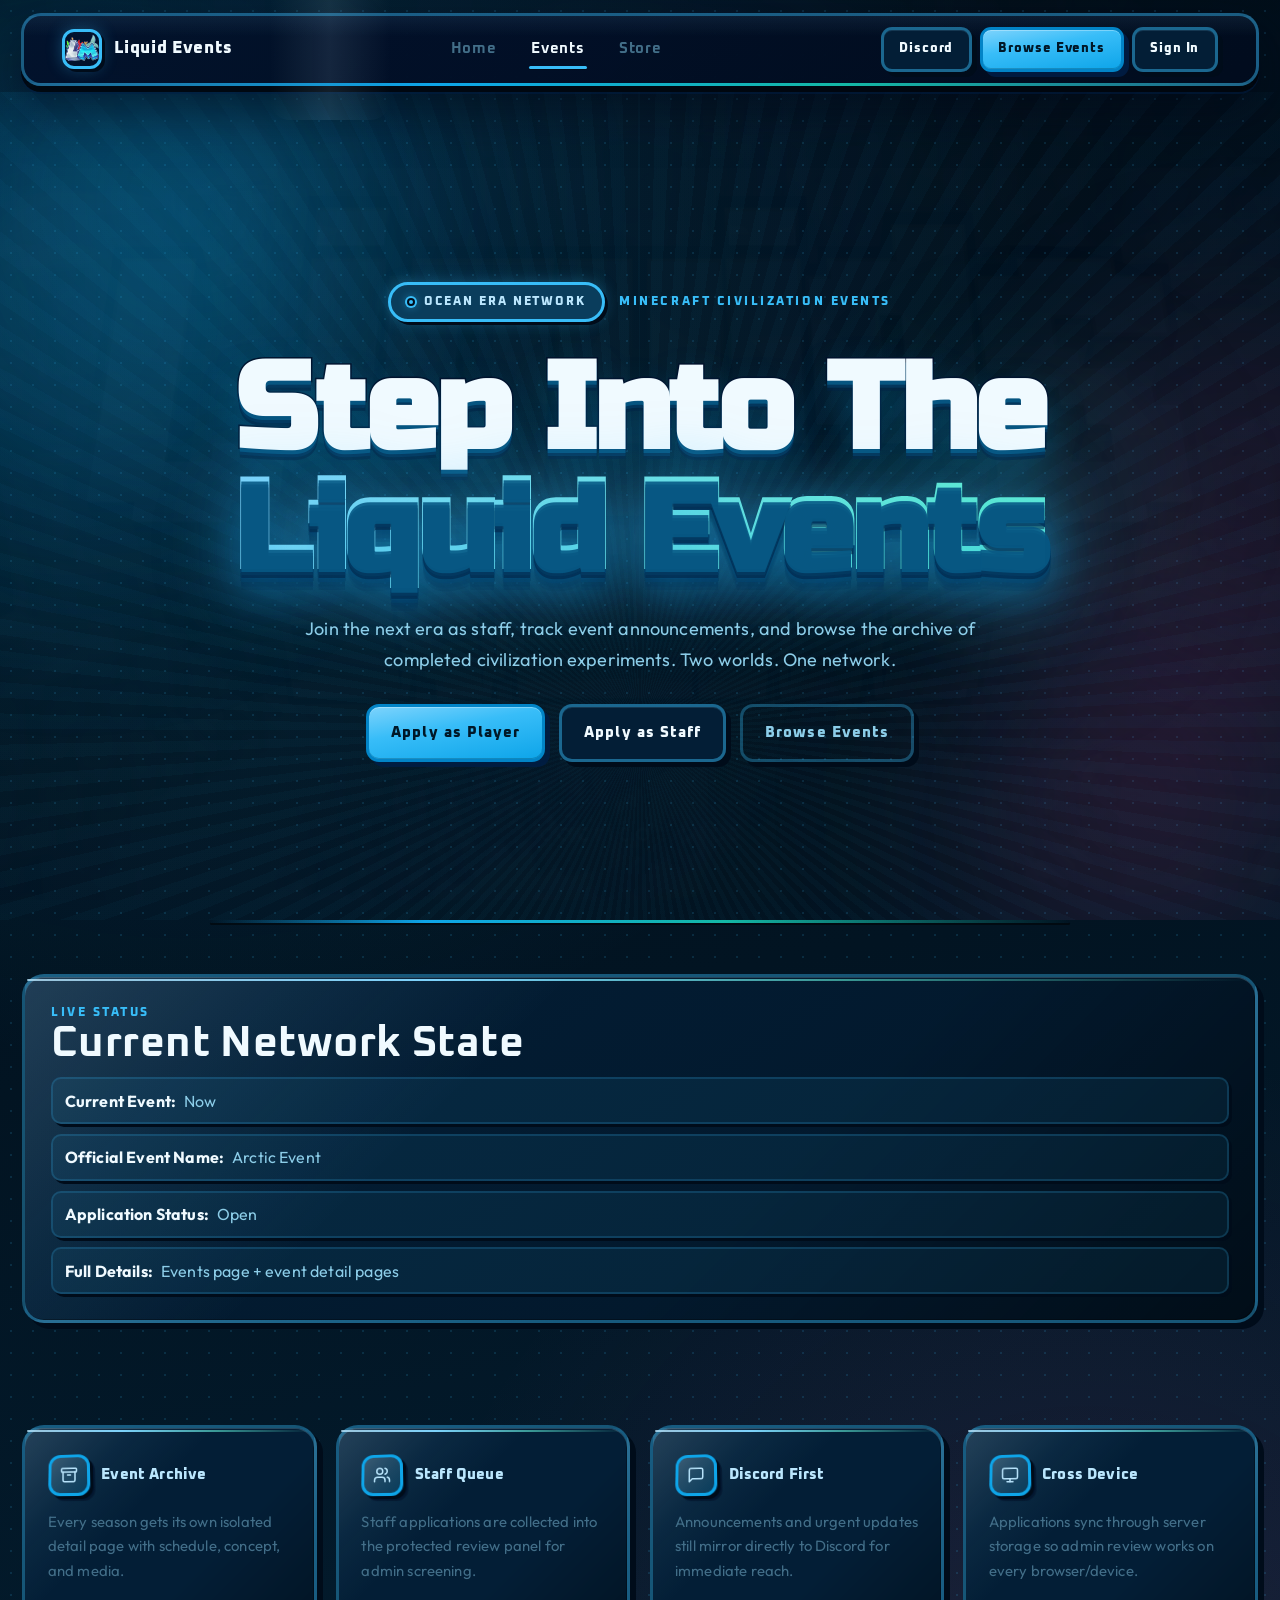
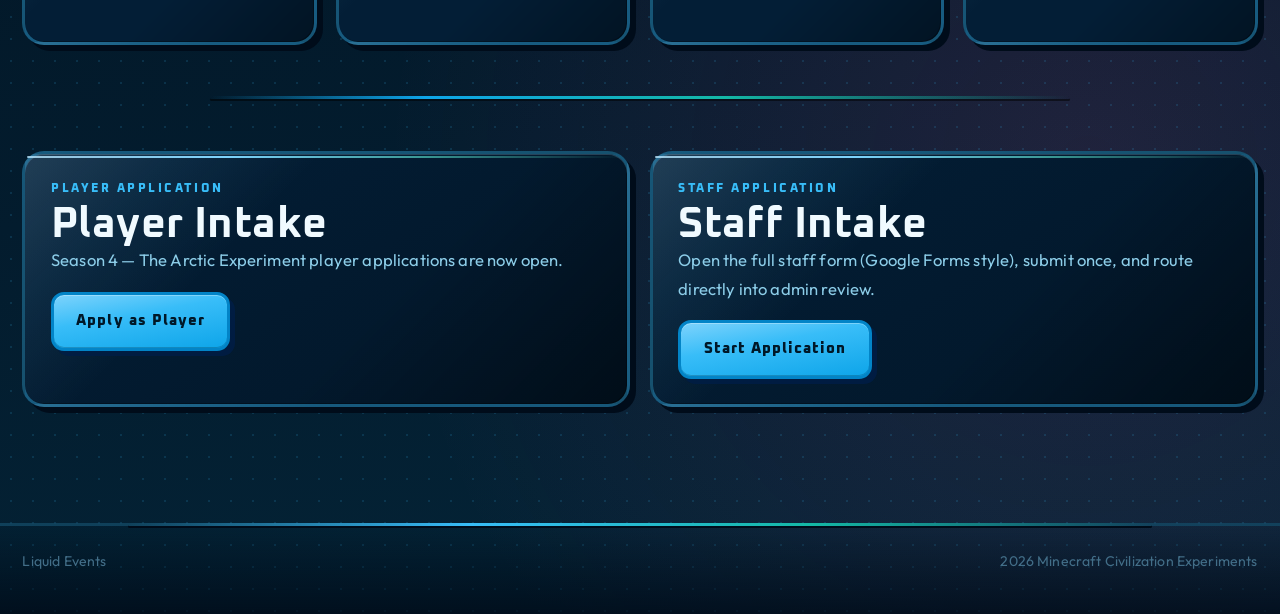
==== index.html @ be0b36b7 "Add files via upload" ====
<!doctype html>
<html lang="en">
<head>
  <meta charset="UTF-8">
  <link rel="icon" type="image/png" href="liquidicon.png">
  <meta name="viewport" content="width=device-width, initial-scale=1.0">
  <title>Liquid Events | Home</title>
  <meta name="description" content="Apply for staff, check player application status, and browse past and upcoming Liquid Events.">
  <script>document.documentElement.classList.add('js');</script>
  <link rel="preconnect" href="https://fonts.googleapis.com">
  <link rel="preconnect" href="https://fonts.gstatic.com" crossorigin>
  <link href="https://fonts.googleapis.com/css2?family=Outfit:wght@400;500;600;700&family=Oxanium:wght@500;600;700&family=Russo+One&display=swap" rel="stylesheet">
  <link rel="stylesheet" href="styles.css?v=20260904a">
</head>
<body data-route-page="/index.html">
  <div class="ambient ambient-1"></div>
  <div class="ambient ambient-2"></div>

  <header class="topbar">
    <div class="container topbar-inner">
      <a class="brand" href="/#home">
        <img src="liquidicon.png" alt="Liquid Events logo">
        <span>Liquid Events</span>
      </a>
      <nav class="nav">
        <a href="https://www.liquidmc.net">Home</a>
        <a class="active" href="/#home" data-transition>Events</a>
        <a href="https://store.liquidmc.net">Store</a>
        <a href="/#admin-hub" id="navAdminHub" data-transition style="display:none">Admin Hub</a>
      </nav>
      <div class="top-actions">
        <a class="btn btn-small btn-secondary" href="https://discord.gg/liquidmc" target="_blank" rel="noopener noreferrer">Discord</a>
        <a class="btn btn-small btn-primary" href="https://discord.gg/liquidmc" target="_blank" rel="noopener noreferrer">Browse Events</a>
        <a class="btn btn-small btn-secondary" id="navSignIn" href="/api/discord-auth?action=login" style="display:none">Sign In</a>
      </div>
    </div>
  </header>

  <main>
    <section class="hero-epic">
      <!-- Particle field -->
      <div class="hero-particles" aria-hidden="true">
        <span class="p"></span><span class="p"></span><span class="p"></span><span class="p"></span>
        <span class="p"></span><span class="p"></span><span class="p"></span><span class="p"></span>
        <span class="p"></span><span class="p"></span><span class="p"></span><span class="p"></span>
        <span class="p"></span><span class="p"></span><span class="p"></span><span class="p"></span>
        <span class="p"></span><span class="p"></span><span class="p"></span><span class="p"></span>
      </div>
      <!-- Floating void orbs -->
      <div class="hero-orb hero-orb-1" aria-hidden="true"></div>
      <div class="hero-orb hero-orb-2" aria-hidden="true"></div>
      <div class="hero-orb hero-orb-3" aria-hidden="true"></div>

      <div class="container hero-epic-content">
        <div class="hero-kicker">
          <span class="hero-live-badge">
            <span class="live-dot"></span>Ocean Era Network
          </span>
          <p class="eyebrow">Minecraft Civilization Events</p>
        </div>

        <h1 class="hero-title">
          Step Into The<br>
          <span class="hero-title-accent">Liquid Events</span>
        </h1>

        <p class="hero-desc">
          Join the next era as staff, track event announcements, and browse the archive of completed
          civilization experiments. Two worlds. One network.
        </p>

        <div class="hero-actions">
          <a class="btn btn-primary" href="/#player" data-transition>Apply as Player</a>
          <a class="btn btn-secondary" href="/#staff" data-transition>Apply as Staff</a>
          <a class="btn btn-ghost" href="https://discord.gg/liquidmc" target="_blank" rel="noopener noreferrer">Browse Events</a>
        </div>
      </div>
    </section>

    <div class="container"><div class="divider" aria-hidden="true"></div></div>

    <section class="section container">
      <article class="glass status-card">
        <p class="eyebrow">Live Status</p>
        <h2>Current Network State</h2>
        <div class="status-list">
          <div><strong>Current Event:</strong><span>Now</span></div>
          <div><strong>Official Event Name:</strong><span>Arctic Event</span></div>
          <div><strong>Application Status:</strong><span>Open</span></div>
          <div><strong>Full Details:</strong><span>Events page + event detail pages</span></div>
        </div>
      </article>
    </section>

    <section class="section container">
      <div class="metrics-grid">
        <article class="glass metric-card">
          <div class="metric-top">
            <span class="metric-icon">
              <svg xmlns="http://www.w3.org/2000/svg" width="18" height="18" viewBox="0 0 24 24" fill="none" stroke="currentColor" stroke-width="2" stroke-linecap="round" stroke-linejoin="round" aria-hidden="true"><rect width="20" height="5" x="2" y="3" rx="1"/><path d="M4 8v11a2 2 0 0 0 2 2h12a2 2 0 0 0 2-2V8"/><path d="M10 12h4"/></svg>
            </span>
            <span>Event Archive</span>
          </div>
          <p>Every season gets its own isolated detail page with schedule, concept, and media.</p>
        </article>

        <article class="glass metric-card">
          <div class="metric-top">
            <span class="metric-icon">
              <svg xmlns="http://www.w3.org/2000/svg" width="18" height="18" viewBox="0 0 24 24" fill="none" stroke="currentColor" stroke-width="2" stroke-linecap="round" stroke-linejoin="round" aria-hidden="true"><path d="M16 21v-2a4 4 0 0 0-4-4H6a4 4 0 0 0-4 4v2"/><circle cx="9" cy="7" r="4"/><path d="M22 21v-2a4 4 0 0 0-3-3.87"/><path d="M16 3.13a4 4 0 0 1 0 7.75"/></svg>
            </span>
            <span>Staff Queue</span>
          </div>
          <p>Staff applications are collected into the protected review panel for admin screening.</p>
        </article>

        <article class="glass metric-card">
          <div class="metric-top">
            <span class="metric-icon">
              <svg xmlns="http://www.w3.org/2000/svg" width="18" height="18" viewBox="0 0 24 24" fill="none" stroke="currentColor" stroke-width="2" stroke-linecap="round" stroke-linejoin="round" aria-hidden="true"><path d="M21 15a2 2 0 0 1-2 2H7l-4 4V5a2 2 0 0 1 2-2h14a2 2 0 0 1 2 2z"/></svg>
            </span>
            <span>Discord First</span>
          </div>
          <p>Announcements and urgent updates still mirror directly to Discord for immediate reach.</p>
        </article>

        <article class="glass metric-card">
          <div class="metric-top">
            <span class="metric-icon">
              <svg xmlns="http://www.w3.org/2000/svg" width="18" height="18" viewBox="0 0 24 24" fill="none" stroke="currentColor" stroke-width="2" stroke-linecap="round" stroke-linejoin="round" aria-hidden="true"><rect width="20" height="14" x="2" y="3" rx="2"/><path d="M8 21h8"/><path d="M12 17v4"/></svg>
            </span>
            <span>Cross Device</span>
          </div>
          <p>Applications sync through server storage so admin review works on every browser/device.</p>
        </article>
      </div>
    </section>

    <div class="container"><div class="divider" aria-hidden="true"></div></div>

    <section id="applications-hub" class="section container applications">
      <article class="glass app-card">
        <p class="eyebrow">Player Application</p>
        <h2>Player Intake</h2>
        <p class="hero-text">Season 4 — The Arctic Experiment player applications are now open.</p>
        <a class="btn btn-primary" href="/#player" data-transition>Apply as Player</a>
      </article>

      <article class="glass app-card">
        <p class="eyebrow">Staff Application</p>
        <h2>Staff Intake</h2>
        <p class="hero-text">Open the full staff form (Google Forms style), submit once, and route directly into admin review.</p>
        <a class="btn btn-primary" href="/#staff" data-transition>Start Application</a>
      </article>
    </section>

  </main>

  <footer class="footer">
    <div class="container footer-inner">
      <p>Liquid Events</p>
      <p><span id="year"></span> Minecraft Civilization Experiments</p>
    </div>
  </footer>

  <script src="site.js?v=20260912a"></script>
  <script>
    (function(){
      function applyTilt(el){
        el.addEventListener('mousemove',function(e){
          var r=el.getBoundingClientRect();
          var x=(e.clientX-r.left)/r.width-.5;
          var y=(e.clientY-r.top)/r.height-.5;
          el.style.transform='perspective(700px) rotateY('+x*14+'deg) rotateX('+(-y*14)+'deg) translateZ(12px) translateY(-6px)';
          el.style.transition='transform 0.08s ease';
        });
        el.addEventListener('mouseleave',function(){
          el.style.transform='';
          el.style.transition='transform 0.45s ease';
        });
      }
      document.querySelectorAll('.glass').forEach(applyTilt);
    })();
  </script>
  <script>
    // Reveal Admin Hub nav link for staff members
    (function(){
      fetch('/api/discord-guild?action=me',{credentials:'include'})
        .then(function(r){return r.json();})
        .then(function(d){
          if(d.ok && d.isStaff){
            var el=document.getElementById('navAdminHub');
            if(el) el.style.display='';
          }
        })
        .catch(function(){});
    })();
  </script>
</body>
</html>
---- styles.css ----
/* ================================================================
   LIQUID EVENTS — CEL SHADE COMIC  v4
   Style:   Comic-book cel shading · Manga ink · Halftone dots
            Hard offset shadows · Ink outlines · Speed lines
   Palette: Deep Ink Navy · Electric Sky · Cyan · Hot Pink · Gold
   Fonts:   Russo One (display) · Oxanium (UI) · Outfit (body)
   ================================================================ */

/* @property for conic border spin */
@property --spin-angle {
  syntax: "<angle>";
  initial-value: 0deg;
  inherits: false;
}

/* ================================================================
   ROOT — CEL SHADE SYSTEM
   Key rule: shadows are HARD (0 blur). No soft glows on structure.
   Light source = top-left. Shadow offset = bottom-right.
   ================================================================ */
:root {
  /* Ink backgrounds */
  --ink:     #00080F;
  --bg-950:  #010D1A;
  --bg-900:  #021422;
  --bg-850:  #031C2E;
  --bg-800:  #042538;

  /* Ink outlines */
  --ink-border: rgba(0,8,20, 0.92);
  --ink-shadow: #000C1A;

  /* Hard cel-shade shadows (0 blur!) */
  --cel-sm:  4px 4px 0 var(--ink-shadow);
  --cel-md:  6px 6px 0 var(--ink-shadow);
  --cel-lg:  8px 8px 0 var(--ink-shadow);
  --cel-sm-b: 4px 4px 0 rgba(0,50,100,.80);
  --cel-md-b: 7px 7px 0 rgba(0,40,90,.90);

  /* Surfaces */
  --sur-card: rgba(2,18,40, 0.92);
  --sur-dark: rgba(1,12,28, 0.96);

  /* Lines */
  --line-ink:  rgba(0,8,20,.90);
  --line-blue: rgba(56,189,248,.38);
  --line-blue-strong: rgba(125,211,252,.72);

  /* Text */
  --text-strong: #F0FAFF;
  --text-main:   #8CCDE8;
  --text-soft:   #426E88;

  /* Sky Blue — primary */
  --b700: #0A3D5C;
  --b600: #0C5280;
  --b500: #0284C7;
  --b400: #0EA5E9;
  --b300: #38BDF8;
  --b200: #7DD3FC;
  --b100: #BAE6FD;
  --b050: #E0F5FF;

  /* Hot Pink — accent */
  --p500: #DB2777;
  --p400: #EC4899;
  --p300: #F472B6;
  --p200: #FBCFE8;

  /* Teal — accent 2 */
  --c500: #0F766E;
  --c400: #14B8A6;
  --c300: #5EEAD4;

  /* Gold */
  --g500: #B45309;
  --g400: #D97706;
  --g300: #FBBF24;

  /* Flat fills for cel cards */
  --card-fill:    #021628;
  --card-fill-b:  #031E36;
  --cel-highlight: rgba(186,230,253,.22);  /* top-left bright streak */
  --cel-shade:     rgba(0,0,0,.55);         /* bottom-right dark band */

  /* Radius — big and round like comic panels */
  --r-xs: 10px;
  --r-sm: 16px;
  --r-md: 22px;
  --r-lg: 32px;
  --r-xl: 48px;
}

/* ---- Reset ---- */
*, *::before, *::after { box-sizing: border-box; }

html {
  min-height: 100%;
  scroll-behavior: smooth;
  overscroll-behavior-y: none;
  background: var(--ink);
}

/* ================================================================
   BODY — halftone dot background
   ================================================================ */
body {
  margin: 0;
  padding-top: 5.75rem;
  min-height: 100vh;
  color: var(--text-main);
  font-family: "Outfit", sans-serif;
  font-size: 16px;
  line-height: 1.65;
  letter-spacing: .01em;
  overflow-x: hidden;
  overscroll-behavior-y: none;
  background-color: var(--bg-950);
  background-image:
    /* halftone dot layer — the signature comic texture */
    radial-gradient(circle, rgba(56,189,248,.14) 1.5px, transparent 1.5px),
    /* ambient color washes */
    radial-gradient(ellipse 120% 70% at 15% 10%,  rgba(14,165,233,.16) 0%, transparent 55%),
    radial-gradient(ellipse 100% 60% at 85% 80%,  rgba(236,72,153,.12) 0%, transparent 55%),
    linear-gradient(170deg, var(--bg-950) 0%, var(--bg-900) 45%, var(--bg-850) 75%, var(--bg-800) 100%);
  background-size: 22px 22px, 100% 100%, 100% 100%, 100% 100%;
}

/* Event image watermark */
body::after {
  content: "";
  position: fixed;
  inset: 0;
  z-index: -1;
  background: url("event2.png") center / cover no-repeat;
  opacity: .05;
  filter: saturate(.4) brightness(.3) hue-rotate(200deg);
  pointer-events: none;
}

main { position: relative; isolation: isolate; }
[hidden] { display: none !important; }

/* Page leave */
html.js body.page-leaving {
  opacity: 0;
  transform: translateY(12px) scale(.99);
  filter: blur(3px);
  transition: opacity .20s ease, transform .20s ease, filter .20s ease;
  pointer-events: none;
}

::selection { color: #000C1A; background: rgba(56,189,248,.92); }

/* Scrollbar */
::-webkit-scrollbar { width: 10px; }
::-webkit-scrollbar-track { background: var(--ink); border-left: 2px solid rgba(56,189,248,.14); }
::-webkit-scrollbar-thumb {
  background: var(--b400);
  border: 2px solid var(--ink);
  border-radius: 4px;
  /* Hard scrollbar shadow */
  box-shadow: inset -2px 0 0 rgba(0,0,0,.60);
}

/* ---- Layout ---- */
.container { width: min(1240px, calc(100% - 2.8rem)); margin: 0 auto; }

/* ================================================================
   AMBIENT ORBS — softer, background only
   ================================================================ */
.ambient {
  position: fixed;
  border-radius: 999px;
  filter: blur(100px);
  z-index: -1;
  pointer-events: none;
  opacity: .55;
}
.ambient-1 {
  width: 500px; height: 500px;
  left: -180px; top: 60px;
  background: rgba(14,165,233,.30);
  animation: orb-drift 18s ease-in-out infinite alternate;
}
.ambient-2 {
  width: 400px; height: 400px;
  right: -160px; top: 320px;
  background: rgba(236,72,153,.22);
  animation: orb-drift 22s ease-in-out infinite alternate-reverse;
}

/* ================================================================
   HERO — MANGA CEL SHADE
   Speed lines radiate from centre like a manga action panel
   ================================================================ */
.hero-epic {
  position: relative;
  min-height: 92vh;
  display: flex;
  align-items: center;
  padding: 6rem 0 4rem;
  overflow: hidden;
}

/* Speed lines — conic manga burst */
.hero-epic::before {
  content: "";
  position: absolute;
  inset: -120%;
  z-index: 0;
  background: repeating-conic-gradient(
    from 0deg at 50% 58%,
    transparent            0deg,
    transparent            1.4deg,
    rgba(56,189,248,.032)  1.4deg,
    rgba(56,189,248,.032)  2.8deg
  );
  animation: speed-spin 60s linear infinite;
  pointer-events: none;
}

/* Hero orbs — soft atmosphere behind speed lines */
.hero-orb {
  position: absolute;
  border-radius: 999px;
  pointer-events: none;
  z-index: 1;
  animation: orb-drift var(--dur, 14s) ease-in-out infinite alternate;
}
.hero-orb-1 {
  width: 700px; height: 700px;
  background: radial-gradient(circle, rgba(14,165,233,.24) 0%, transparent 68%);
  filter: blur(80px);
  top: -240px; left: -160px; --dur: 12s;
}
.hero-orb-2 {
  width: 520px; height: 520px;
  background: radial-gradient(circle, rgba(236,72,153,.20) 0%, transparent 68%);
  filter: blur(90px);
  bottom: -140px; right: -120px; --dur: 17s;
}
.hero-orb-3 {
  width: 360px; height: 360px;
  background: radial-gradient(circle, rgba(20,184,166,.18) 0%, transparent 68%);
  filter: blur(70px);
  top: 28%; right: 6%; --dur: 24s;
}

/* Particle field */
.hero-particles {
  position: absolute;
  inset: 0;
  z-index: 2;
  pointer-events: none;
  overflow: hidden;
}
.hero-particles .p {
  position: absolute;
  bottom: -8px;
  width: 4px; height: 4px;
  border-radius: 2px;
  opacity: 0;
  animation: particle-rise var(--d, 7s) ease-in var(--del, 0s) infinite;
}
/* Star/diamond particles — more comic */
.hero-particles .p:nth-child(odd)  { border-radius: 1px; transform: rotate(45deg); }
.hero-particles .p:nth-child(1)  { left:  5%; background: var(--b300);  --d:7s;  --del:0s;   width:4px;  height:4px;  }
.hero-particles .p:nth-child(2)  { left: 12%; background: var(--p300);  --d:9s;  --del:1.2s; width:5px;  height:5px;  }
.hero-particles .p:nth-child(3)  { left: 20%; background: var(--c300);  --d:6s;  --del:2.4s; width:3px;  height:10px; border-radius:2px; }
.hero-particles .p:nth-child(4)  { left: 27%; background: var(--b200);  --d:8s;  --del:0.8s; }
.hero-particles .p:nth-child(5)  { left: 35%; background: var(--g300);  --d:10s; --del:3.1s; width:6px;  height:6px;  }
.hero-particles .p:nth-child(6)  { left: 42%; background: var(--p200);  --d:7s;  --del:1.6s; }
.hero-particles .p:nth-child(7)  { left: 50%; background: var(--b300);  --d:9s;  --del:4.2s; }
.hero-particles .p:nth-child(8)  { left: 58%; background: var(--c300);  --d:6s;  --del:0.4s; width:3px;  height:3px;  }
.hero-particles .p:nth-child(9)  { left: 65%; background: var(--b200);  --d:8s;  --del:2.8s; }
.hero-particles .p:nth-child(10) { left: 72%; background: var(--p300);  --d:11s; --del:1.0s; width:6px;  height:6px;  }
.hero-particles .p:nth-child(11) { left: 78%; background: var(--g300);  --d:7s;  --del:3.6s; }
.hero-particles .p:nth-child(12) { left: 84%; background: var(--b400);  --d:9s;  --del:0.6s; }
.hero-particles .p:nth-child(13) { left: 90%; background: var(--c300);  --d:6s;  --del:4.8s; width:3px;  height:3px;  }
.hero-particles .p:nth-child(14) { left: 96%; background: var(--p300);  --d:8s;  --del:2.0s; }
.hero-particles .p:nth-child(15) { left: 15%; background: var(--g300);  --d:10s; --del:5.2s; width:3px;  height:12px; border-radius:2px; }
.hero-particles .p:nth-child(16) { left: 45%; background: var(--b200);  --d:7s;  --del:3.9s; }
.hero-particles .p:nth-child(17) { left: 62%; background: var(--p300);  --d:9s;  --del:1.4s; width:3px;  height:3px;  }
.hero-particles .p:nth-child(18) { left: 32%; background: var(--c300);  --d:6s;  --del:2.6s; }
.hero-particles .p:nth-child(19) { left: 55%; background: var(--b300);  --d:8s;  --del:0.2s; }
.hero-particles .p:nth-child(20) { left: 88%; background: var(--g300);  --d:11s; --del:4.4s; width:6px;  height:6px;  }

.hero-epic-content {
  position: relative;
  z-index: 3;
  text-align: center;
  display: flex;
  flex-direction: column;
  align-items: center;
  gap: 0;
}

/* Hero kicker */
.hero-kicker {
  display: flex;
  align-items: center;
  justify-content: center;
  gap: .90rem;
  flex-wrap: wrap;
  margin-bottom: 1.8rem;
}

/* Live badge — comic tag style */
.hero-live-badge {
  display: inline-flex;
  align-items: center;
  gap: .52rem;
  padding: .44rem 1.0rem;
  border-radius: 999px;
  /* Bold ink border + hard offset */
  border: 3px solid var(--b300);
  background: var(--b700);
  box-shadow: 3px 3px 0 var(--ink-shadow), 0 0 16px rgba(56,189,248,.30);
  color: var(--b100);
  font-family: "Oxanium", sans-serif;
  font-size: .74rem;
  font-weight: 800;
  letter-spacing: .16em;
  text-transform: uppercase;
}

.live-dot {
  display: inline-block;
  width: 8px; height: 8px;
  border-radius: 999px;
  background: var(--b300);
  border: 2px solid var(--ink-shadow);
  box-shadow: 0 0 0 2px var(--b300), 0 0 10px rgba(56,189,248,.80);
  animation: live-pulse 2s ease-in-out infinite;
}

/* ================================================================
   HERO TITLE — full cel-shade ink outline
   -webkit-text-stroke creates the manga ink border
   ================================================================ */
.hero-title {
  font-family: "Russo One", sans-serif;
  font-size: clamp(3.8rem, 9.5vw, 9.5rem);
  line-height: .98;
  color: var(--text-strong);
  letter-spacing: -.02em;
  margin: 0 0 .2rem;
  /* INK OUTLINE — this is the cel-shade magic */
  -webkit-text-stroke: 3px rgba(0,15,40,.95);
  paint-order: stroke fill;
  /* Hard depth stack — no blur, just offset layers */
  text-shadow:
     0  4px 0 rgba(7,89,133,.90),
     0  7px 0 rgba(4,60,100,.75),
     0 10px 0 rgba(2,36,70,.58),
    /* faint glow only at large distance */
     0 20px 40px rgba(14,165,233,.28);
}

.hero-title-accent {
  display: block;
  background: linear-gradient(135deg, var(--b200) 0%, var(--c300) 45%, var(--b300) 100%);
  -webkit-background-clip: text;
  background-clip: text;
  color: transparent;
  -webkit-text-stroke: 2px transparent; /* keep stroke size but transparent for gradient text */
  filter:
    drop-shadow(0 4px 0 rgba(4,60,100,.80))
    drop-shadow(0 8px 0 rgba(2,36,70,.55))
    drop-shadow(0 0 32px rgba(56,189,248,.50));
  animation: accent-shimmer 5s ease-in-out infinite;
  background-size: 200% 100%;
}

.hero-desc {
  font-size: 1.13rem;
  color: var(--text-main);
  max-width: 680px;
  line-height: 1.72;
  margin: 1.3rem 0 0;
}

/* ================================================================
   STAT PILLS — comic tag
   ================================================================ */
.hero-stats {
  display: flex;
  flex-wrap: wrap;
  justify-content: center;
  gap: .64rem;
  margin-top: 1.5rem;
}

.hero-stat-pill,
.status-pill,
.admin-count-pill {
  display: inline-flex;
  align-items: center;
  border-radius: 999px;
  border: 2.5px solid var(--b400);
  background: var(--b700);
  color: var(--b050);
  font-size: .78rem;
  font-family: "Oxanium", sans-serif;
  font-weight: 800;
  letter-spacing: .07em;
  padding: .38rem .88rem;
  /* Hard shadow — no blur */
  box-shadow: 3px 3px 0 var(--ink-shadow);
  transition: transform .15s, box-shadow .15s;
}

.hero-stat-pill:hover {
  transform: translate(-2px, -2px);
  box-shadow: 5px 5px 0 var(--ink-shadow);
}

.status-pill-warning {
  border-color: #F87171;
  background: #450A0A;
  color: #FECACA;
  box-shadow: 3px 3px 0 #1A0000;
}
.status-pill-confirmed {
  border-color: var(--c400);
  background: #042E2A;
  color: var(--c300);
  box-shadow: 3px 3px 0 #001410;
}

.hero-actions {
  display: flex;
  gap: .86rem;
  flex-wrap: wrap;
  justify-content: center;
  margin-top: 1.8rem;
}

/* ================================================================
   TYPOGRAPHY
   ================================================================ */
h1, h2, h3, h4 { margin: 0; color: var(--text-strong); line-height: 1; letter-spacing: .01em; }

h1:not(.hero-title) {
  font-family: "Russo One", sans-serif;
  font-size: clamp(2.6rem, 7vw, 5.8rem);
  font-weight: 400;
  letter-spacing: -.01em;
  line-height: 1.04;
  -webkit-text-stroke: 2px rgba(0,15,40,.88);
  paint-order: stroke fill;
  text-shadow:
     0 3px 0 rgba(7,89,133,.85),
     0 6px 0 rgba(2,36,70,.60);
}

h2 { font-family: "Oxanium", sans-serif; font-size: clamp(1.7rem,3.6vw,2.7rem); font-weight: 700; }
h3 { font-family: "Oxanium", sans-serif; font-size: clamp(1.2rem,2.2vw,1.75rem); font-weight: 600; }
h4 { font-family: "Oxanium", sans-serif; font-size: 1.0rem; font-weight: 700; }

p { margin: 0; }
a, button, input, select, textarea { font: inherit; }

.eyebrow {
  margin: 0;
  color: var(--b300);
  text-transform: uppercase;
  letter-spacing: .22em;
  font-weight: 800;
  font-size: .72rem;
  font-family: "Oxanium", sans-serif;
}

.hero-text { color: var(--text-main); line-height: 1.70; font-size: 1.04rem; }
.page-title { margin-top: .5rem; }

.text-gradient {
  background: linear-gradient(135deg, var(--b300), var(--c400));
  -webkit-background-clip: text;
  background-clip: text;
  color: transparent;
}
.text-gold {
  background: linear-gradient(135deg, var(--g400), var(--g300));
  -webkit-background-clip: text;
  background-clip: text;
  color: transparent;
}

.center { text-align: center; }
.center-text { max-width: 760px; margin: .75rem auto 0; }

/* Section divider — comic panel rule */
.divider {
  width: min(860px, 100%);
  margin: 0 auto;
  height: 3px;
  background: linear-gradient(90deg, transparent 0%, var(--b400) 25%, var(--c400) 60%, transparent 100%);
  border-radius: 999px;
  box-shadow: 0 2px 0 rgba(0,0,0,.50);
}

.section { padding: 3.2rem 0; }
.section-top { padding-top: 3.8rem; }
.section-head { margin-bottom: 1.4rem; }

/* ================================================================
   TOPBAR — floating comic card
   ================================================================ */
.topbar {
  position: fixed;
  top: .80rem;
  left: 1.3rem;
  right: 1.3rem;
  z-index: 100;
  border-radius: 20px;
  /* Thick ink border */
  border: 3px solid rgba(56,189,248,.45);
  background:
    /* cel highlight band top */
    linear-gradient(180deg, rgba(125,211,252,.08) 0%, transparent 30%),
    linear-gradient(140deg, rgba(2,18,44,.97), rgba(1,12,30,.99));
  /* Hard shadow — the defining feature */
  box-shadow:
    0 6px 0 rgba(0,0,0,.70),
    0 8px 0 rgba(0,30,70,.50),
    0 22px 50px rgba(0,8,22,.55);
  transition: border-color .26s, box-shadow .26s;
}

/* Ink line at bottom of topbar */
.topbar::after {
  content: "";
  position: absolute;
  left: 0; right: 0; bottom: -3px;
  height: 3px;
  border-radius: 0 0 20px 20px;
  background: linear-gradient(90deg, transparent, var(--b400), var(--c400), transparent);
  pointer-events: none;
}

/* Gloss sweep */
.topbar::before {
  content: "";
  position: absolute;
  left: 20%; top: -55%;
  width: 120px; height: 210%;
  background: linear-gradient(90deg, transparent, rgba(186,230,253,.10), transparent);
  pointer-events: none;
  animation: nav-gloss 10s linear infinite;
  border-radius: 20px;
}

.topbar-inner {
  display: grid;
  grid-template-columns: auto 1fr auto;
  align-items: center;
  gap: 1rem;
  padding: .68rem 1rem;
}

.brand {
  display: inline-flex;
  align-items: center;
  gap: .76rem;
  color: var(--text-strong);
  text-decoration: none;
  font-family: "Oxanium", sans-serif;
  font-weight: 800;
  font-size: 1.06rem;
  letter-spacing: .04em;
}

.brand img {
  width: 40px; height: 40px;
  border-radius: 12px;
  object-fit: cover;
  /* Comic-style thick border + hard shadow */
  border: 3px solid var(--b300);
  box-shadow: 3px 3px 0 var(--ink-shadow), 0 0 16px rgba(56,189,248,.32);
  transition: transform .18s, box-shadow .18s;
}
.brand:hover img {
  transform: translate(-2px, -2px);
  box-shadow: 5px 5px 0 var(--ink-shadow), 0 0 22px rgba(56,189,248,.50);
}

.nav { justify-self: center; display: inline-flex; align-items: center; gap: 1.9rem; }

.nav a {
  position: relative;
  color: var(--text-soft);
  text-decoration: none;
  font-family: "Oxanium", sans-serif;
  font-weight: 700;
  font-size: .93rem;
  letter-spacing: .06em;
  padding: .28rem .1rem;
  transition: color .18s;
  cursor: pointer;
}
/* Thick underline instead of thin */
.nav a::after {
  content: "";
  position: absolute;
  left: 0; right: 0; bottom: -.18rem;
  height: 3px;
  border-radius: 2px;
  background: var(--b300);
  box-shadow: 0 1px 0 var(--ink-shadow);
  transform: scaleX(0);
  transform-origin: left;
  transition: transform .20s;
}
.nav a:hover, .nav a.active { color: var(--text-strong); }
.nav a:hover::after, .nav a.active::after { transform: scaleX(1); }

.top-actions { display: inline-flex; align-items: center; gap: .5rem; }

/* Profile */
.profile-menu { position: relative; }
.profile-menu-btn { max-width: 220px; }

.profile-popover {
  position: absolute;
  right: 0;
  top: calc(100% + .6rem);
  width: min(300px, calc(100vw - 2rem));
  border-radius: 18px;
  border: 3px solid rgba(56,189,248,.40);
  background: linear-gradient(145deg, rgba(2,18,44,.99), rgba(1,12,30,1));
  box-shadow: 6px 6px 0 var(--ink-shadow);
  padding: .82rem;
  z-index: 120;
}

.profile-popover-header { display:flex; gap:.66rem; align-items:center; }

.profile-avatar {
  width: 44px; height: 44px;
  border-radius: 999px;
  border: 3px solid var(--b400);
  object-fit: cover;
  background: var(--b700);
  box-shadow: 3px 3px 0 var(--ink-shadow);
}
.profile-avatar-fallback { background: var(--b700); }
.profile-name { color: var(--text-strong); font-size:.92rem; font-weight:700; line-height:1.2; }
.profile-tag  { margin-top:.1rem; color: var(--text-soft); font-size:.80rem; }

.profile-signout-btn {
  width: 100%;
  margin-top: .72rem;
  border-radius: 12px;
  border: 3px solid #EF4444;
  background: #450A0A;
  color: #FECACA;
  cursor: pointer;
  padding: .58rem .72rem;
  font-weight: 800;
  box-shadow: 4px 4px 0 #1A0000;
  transition: transform .14s, box-shadow .14s;
}
.profile-signout-btn:hover { transform: translate(-2px,-2px); box-shadow: 6px 6px 0 #1A0000; }
.profile-signout-btn:active { transform: translate(2px,2px); box-shadow: 1px 1px 0 #1A0000; }

/* ================================================================
   BUTTONS — comic press style
   Press down on :active, pop up on :hover
   ================================================================ */
.btn {
  position: relative;
  isolation: isolate;
  overflow: hidden;
  display: inline-flex;
  align-items: center;
  justify-content: center;
  gap: .38rem;
  text-decoration: none;
  border: 0;
  border-radius: 13px;
  cursor: pointer;
  font-family: "Oxanium", sans-serif;
  font-weight: 800;
  font-size: .92rem;
  letter-spacing: .07em;
  padding: .88rem 1.40rem;
  /* Base: no transform */
  transition: transform .12s, box-shadow .12s, filter .18s;
}

/* Shine sweep */
.btn::before {
  content: "";
  position: absolute;
  top: -140%; bottom: -140%; left: -44%;
  width: 22%;
  background: linear-gradient(90deg, transparent, rgba(255,255,255,.40), transparent);
  transform: translateX(-280%) rotate(18deg);
  transition: transform .45s;
  pointer-events: none;
}
/* HOVER: pop up, shadow grows */
.btn:hover { transform: translate(-2px, -3px); }
.btn:hover::before { transform: translateX(680%) rotate(18deg); }
/* ACTIVE: press down — shadow collapses */
.btn:active { transform: translate(3px, 4px); }

.btn-small { padding:.54rem .96rem; font-size:.83rem; border-radius:11px; }

/* Primary — bright sky blue, thick ink border, hard shadow */
.btn-primary {
  color: #001828;
  background: linear-gradient(170deg, var(--b200) 0%, var(--b300) 40%, var(--b400) 100%);
  border: 3px solid var(--b500);
  box-shadow:
    inset 0 1px 0 rgba(255,255,255,.30),
    inset 0 -1px 0 rgba(0,0,0,.20),
    /* hard bottom-right ink shadow */
    5px 5px 0 rgba(0,30,70,.85);
}
.btn-primary:hover {
  filter: brightness(1.08) saturate(1.12);
  box-shadow:
    inset 0 1px 0 rgba(255,255,255,.38),
    inset 0 -1px 0 rgba(0,0,0,.20),
    7px 8px 0 rgba(0,30,70,.85);
}
.btn-primary:active {
  box-shadow:
    inset 0 1px 0 rgba(255,255,255,.30),
    inset 0 -1px 0 rgba(0,0,0,.20),
    2px 2px 0 rgba(0,30,70,.85);
}

/* Secondary — dark glass, ink border */
.btn-secondary {
  color: var(--text-strong);
  border: 3px solid rgba(56,189,248,.46);
  background: var(--card-fill-b);
  box-shadow:
    inset 0 1px 0 rgba(125,211,252,.14),
    5px 5px 0 var(--ink-shadow);
}
.btn-secondary:hover {
  border-color: var(--b300);
  background: var(--b700);
  box-shadow:
    inset 0 1px 0 rgba(125,211,252,.22),
    7px 8px 0 var(--ink-shadow);
}
.btn-secondary:active {
  box-shadow: inset 0 1px 0 rgba(125,211,252,.14), 2px 2px 0 var(--ink-shadow);
}

/* Ghost */
.btn-ghost {
  color: var(--text-main);
  border: 3px solid rgba(56,189,248,.32);
  background: transparent;
  box-shadow: 5px 5px 0 var(--ink-shadow);
}
.btn-ghost:hover {
  border-color: var(--b300);
  color: var(--text-strong);
  background: rgba(56,189,248,.08);
  box-shadow: 7px 8px 0 var(--ink-shadow);
}
.btn-ghost:active { box-shadow: 2px 2px 0 var(--ink-shadow); }

/* Gold */
.btn-gold {
  color: #0A0600;
  background: linear-gradient(170deg, var(--g300), var(--g400));
  border: 3px solid var(--g500);
  box-shadow:
    inset 0 1px 0 rgba(255,255,255,.30),
    5px 5px 0 rgba(60,20,0,.80);
}
.btn-gold:hover {
  filter: brightness(1.08);
  box-shadow: inset 0 1px 0 rgba(255,255,255,.38), 7px 8px 0 rgba(60,20,0,.80);
}
.btn-gold:active { box-shadow: inset 0 1px 0 rgba(255,255,255,.30), 2px 2px 0 rgba(60,20,0,.80); }

/* ================================================================
   GLASS CARDS — CEL SHADE PANELS
   Flat fill + cel highlight on top-left + hard ink offset shadow
   No backdrop-filter on structure — cel shading is CRISP
   ================================================================ */
.glass {
  position: relative;
  border-radius: var(--r-md);
  /* Thick ink border */
  border: 3px solid rgba(56,189,248,.38);
  /* Flat dark fill */
  background:
    /* cel highlight: bright streak top-left */
    linear-gradient(
      135deg,
      rgba(186,230,253,.16) 0%,
      rgba(125,211,252,.08) 18%,
      transparent 35%
    ),
    /* cel shade: dark band bottom-right */
    linear-gradient(
      315deg,
      rgba(0,0,0,.40) 0%,
      transparent 40%
    ),
    /* flat fill */
    linear-gradient(148deg, var(--card-fill-b), var(--card-fill));
  /* HARD shadow — defining feature of cel shading */
  box-shadow:
    6px 6px 0 var(--ink-shadow),
    /* subtle inner highlight line */
    inset 0 1px 0 rgba(186,230,253,.20),
    inset -1px -1px 0 rgba(0,0,0,.30);
  overflow: visible;
  transform-style: preserve-3d;
  transition: transform .22s ease, border-color .22s ease, box-shadow .22s ease;
}

/* Top ink line highlight */
.glass::after {
  content: "";
  position: absolute;
  left: 2px; right: 2px; top: 2px;
  height: 2px;
  border-radius: 999px;
  background: linear-gradient(90deg, rgba(186,230,253,.80), var(--b200), rgba(94,234,212,.60), transparent);
  pointer-events: none;
}

/* Spinning border on hover — ring only, center masked out */
.glass::before {
  content: "";
  position: absolute;
  inset: -3px;
  border-radius: calc(var(--r-md) + 4px);
  padding: 3px; /* defines ring thickness */
  background: conic-gradient(
    from var(--spin-angle, 0deg),
    var(--b300)   0deg,
    var(--c300)   90deg,
    var(--p300)  180deg,
    var(--b300)  270deg,
    var(--b300)  360deg
  );
  /* Cut out the card interior — only the 3px ring is painted */
  -webkit-mask:
    linear-gradient(#fff 0 0) content-box,
    linear-gradient(#fff 0 0);
  -webkit-mask-composite: xor;
  mask:
    linear-gradient(#fff 0 0) content-box,
    linear-gradient(#fff 0 0);
  mask-composite: exclude;
  z-index: -1;
  opacity: 0;
  transition: opacity .30s;
  animation: spin-border 3.5s linear infinite paused;
  pointer-events: none;
}

.glass:hover {
  transform: translate(-3px, -5px);
  border-color: var(--b300);
  box-shadow:
    /* shadow grows as card "lifts" */
    9px 9px 0 var(--ink-shadow),
    inset 0 1px 0 rgba(186,230,253,.28),
    inset -1px -1px 0 rgba(0,0,0,.30),
    /* faint blue glow */
    0 0 40px rgba(56,189,248,.15);
}
.glass:hover::before { opacity: 1; animation-play-state: running; }

/* ================================================================
   STATUS / CARDS
   ================================================================ */
.status-card, .app-card, .cta-panel, .details-card, .empty-panel {
  padding: 1.6rem;
}
.status-card h2 { margin-bottom: .72rem; }

.status-list { margin-top: .78rem; display: grid; gap: .60rem; }

.status-list div {
  display: grid;
  grid-template-columns: auto 1fr;
  gap: .50rem;
  padding: .52rem .74rem;
  border-radius: 10px;
  /* Mini cel card */
  background: rgba(56,189,248,.07);
  border: 2px solid rgba(56,189,248,.18);
  box-shadow: 3px 3px 0 var(--ink-shadow);
  transition: transform .14s, box-shadow .14s, border-color .14s;
}
.status-list div:hover {
  transform: translate(-2px, -2px);
  box-shadow: 5px 5px 0 var(--ink-shadow);
  border-color: rgba(56,189,248,.42);
}
.status-list strong { color: var(--text-strong); }

/* ---- Metrics ---- */
.metrics-grid {
  display: grid;
  grid-template-columns: repeat(4, minmax(0,1fr));
  gap: 1.2rem;
  align-items: stretch;
}

.metric-card {
  padding: 1.6rem 1.4rem;
  min-height: 220px;
  /* Lighter flat fill with more noticeable cel highlight */
  background:
    linear-gradient(135deg, rgba(186,230,253,.18) 0%, rgba(125,211,252,.06) 22%, transparent 38%),
    linear-gradient(315deg, rgba(0,0,0,.35) 0%, transparent 38%),
    var(--card-fill-b);
  animation: card-float var(--float-delay, 4s) ease-in-out infinite alternate;
}
.metric-card:nth-child(1) { --float-delay: 4.0s; }
.metric-card:nth-child(2) { --float-delay: 5.4s; }
.metric-card:nth-child(3) { --float-delay: 6.6s; }
.metric-card:nth-child(4) { --float-delay: 7.8s; }

.metric-top {
  display: flex;
  align-items: center;
  gap: .72rem;
  color: var(--b100);
  font-family: "Oxanium", sans-serif;
  font-weight: 800;
  font-size: .92rem;
}

/* CEL SHADE icon box — hard multi-layer shadow */
.metric-icon {
  width: 42px; height: 42px;
  border-radius: 12px;
  display: grid;
  place-items: center;
  border: 3px solid var(--b400);
  background: linear-gradient(135deg, rgba(186,230,253,.22) 0%, var(--b700) 100%);
  color: var(--b100);
  flex: 0 0 auto;
  /* Hard 3D stacked shadows */
  box-shadow:
    3px 3px 0 var(--ink-shadow),
    4px 4px 0 rgba(0,20,50,.60),
    5px 5px 0 rgba(0,10,30,.40);
  transform: perspective(200px) rotateX(10deg) rotateY(-8deg);
  transition: transform .22s, box-shadow .22s;
}
.metric-card:hover .metric-icon {
  transform: perspective(200px) rotateX(5deg) rotateY(-4deg) translateZ(6px);
  box-shadow:
    2px 2px 0 var(--ink-shadow),
    3px 3px 0 rgba(0,20,50,.60),
    /* glow on hover */
    0 0 22px rgba(56,189,248,.45);
}
.metric-card p { margin-top: .88rem; color: var(--text-soft); font-size: .93rem; line-height: 1.64; }

/* ---- Applications ---- */
.applications { display: grid; grid-template-columns: repeat(2, minmax(0,1fr)); gap: 1.2rem; }
.app-card h2, .cta-panel h2 { margin-top: .30rem; }
.app-card .btn { margin-top: 1.1rem; }
.cta-panel { display: grid; gap: .90rem; align-items: center; grid-template-columns: 1fr auto; }
.cta-panel p { color: var(--text-main); }

/* ---- Filter chips ---- */
.filter-row { display: flex; flex-wrap: wrap; justify-content: center; gap: .64rem; margin-top: 1.2rem; }

.chip {
  appearance: none;
  cursor: pointer;
  border-radius: 999px;
  border: 3px solid rgba(56,189,248,.38);
  background: var(--b700);
  color: var(--b100);
  font-family: "Oxanium", sans-serif;
  font-size: .86rem;
  font-weight: 800;
  letter-spacing: .05em;
  padding: .52rem 1.0rem;
  box-shadow: 4px 4px 0 var(--ink-shadow);
  transition: transform .12s, box-shadow .12s, border-color .14s;
}
.chip:hover { transform: translate(-2px,-2px); box-shadow: 6px 6px 0 var(--ink-shadow); border-color: var(--b300); }
.chip:active { transform: translate(2px,2px); box-shadow: 1px 1px 0 var(--ink-shadow); }

.chip-active {
  color: #001828;
  background: var(--b300);
  border-color: var(--b500);
  box-shadow: 4px 4px 0 rgba(0,30,70,.80), 0 0 18px rgba(56,189,248,.38);
}

/* ================================================================
   EVENTS
   ================================================================ */
.events-sections-layout { display: grid; grid-template-columns: repeat(2, minmax(0,1fr)); gap: 1.2rem; align-items: start; }
.events-sections-layout.events-sections-single { grid-template-columns: 1fr; }
.section-compact { padding-top: 1.6rem; }
.events-grid { display: grid; grid-template-columns: repeat(2, minmax(0,1fr)); gap: 1.2rem; }
.events-grid-single { grid-template-columns: 1fr; }

.event-card { display: block; color: inherit; text-decoration: none; overflow: hidden; position: relative; cursor: pointer; }

.event-cover {
  position: relative;
  overflow: hidden;
  height: 280px;
  border-bottom: 3px solid rgba(56,189,248,.30);
}
.event-cover img {
  width: 100%; height: 100%;
  object-fit: cover;
  transition: transform .40s ease, filter .40s ease;
  filter: saturate(.85) brightness(.88);
}
.event-card:hover .event-cover img {
  transform: scale(1.07);
  filter: saturate(1.18) brightness(1.05);
}

/* Gradient overlay */
.event-cover::after {
  content: "";
  position: absolute;
  inset: 0;
  background: linear-gradient(180deg, rgba(1,10,22,.02) 0%, rgba(1,10,22,.12) 40%, rgba(2,18,44,.70) 100%);
}

/* Tags */
.event-tag {
  position: absolute;
  top: .84rem; left: .84rem;
  z-index: 2;
  border-radius: 999px;
  padding: .32rem .74rem;
  border: 3px solid #EF4444;
  background: #450A0A;
  color: #FECACA;
  font-size: .70rem;
  font-family: "Oxanium", sans-serif;
  font-weight: 800;
  letter-spacing: .09em;
  text-transform: uppercase;
  box-shadow: 3px 3px 0 #1A0000;
}
.event-tag-upcoming {
  border-color: var(--b300);
  background: var(--b700);
  color: var(--b050);
  box-shadow: 3px 3px 0 rgba(0,20,50,.80);
}

.event-body { padding: 1.3rem; }
.event-title-row { display: flex; align-items: center; justify-content: space-between; gap: .66rem; }

.event-side-tag {
  flex: 0 0 auto;
  border-radius: 999px;
  border: 2.5px solid rgba(56,189,248,.46);
  background: var(--b700);
  color: var(--b050);
  font-size: .68rem;
  font-family: "Oxanium", sans-serif;
  font-weight: 800;
  letter-spacing: .06em;
  padding: .28rem .64rem;
  box-shadow: 2px 2px 0 var(--ink-shadow);
}

.event-meta { margin-top: .56rem; font-size: .87rem; color: var(--text-soft); }
.event-meta-alert { color: #FCA5A5; }
.empty-panel { border-style: dashed; border-width: 3px; text-align: center; }

/* ================================================================
   DETAIL PAGES
   ================================================================ */
.details-layout { display: grid; grid-template-columns: 1fr 1fr; gap: 1.2rem; }

.details-map {
  width: 100%;
  border-radius: 16px;
  border: 3px solid rgba(56,189,248,.38);
  margin-top: .84rem;
  /* Hard photo shadow */
  box-shadow: 7px 7px 0 var(--ink-shadow);
  transition: transform .20s, box-shadow .20s;
}
.details-map:hover {
  transform: translate(-3px,-4px);
  box-shadow: 10px 10px 0 var(--ink-shadow), 0 0 30px rgba(56,189,248,.22);
}

.check-list { list-style: none; margin: .88rem 0 0; padding: 0; display: grid; gap: .68px; }
.check-list li { position: relative; padding-left: 1.5rem; color: var(--text-main); margin-bottom: .68rem; }
.check-list li::before {
  content: "";
  position: absolute;
  left: 0; top: .44rem;
  width: .62rem; height: .62rem;
  border: 2.5px solid var(--b400);
  background: var(--b300);
  transform: rotate(45deg);
  box-shadow: 2px 2px 0 var(--ink-shadow);
}

.video-wrap iframe {
  width: 100%;
  border: 0;
  border-radius: 18px;
  aspect-ratio: 16/9;
  box-shadow: 7px 7px 0 var(--ink-shadow);
}

.timeline-list { margin-top: .88rem; display: grid; gap: .64rem; }
.timeline-list div {
  border-left: 5px solid var(--b400);
  padding: .54rem 0 .54rem .90rem;
  border-radius: 0 12px 12px 0;
  background: rgba(56,189,248,.07);
  /* Hard shadow */
  box-shadow: 4px 4px 0 var(--ink-shadow);
  transition: transform .14s, box-shadow .14s, border-color .14s;
}
.timeline-list div:hover {
  transform: translate(-3px,-2px);
  box-shadow: 7px 6px 0 var(--ink-shadow);
  border-left-color: var(--b200);
}

.notice-banner {
  margin-top: 1.1rem;
  border-radius: 14px;
  border: 3px solid rgba(56,189,248,.36);
  background: linear-gradient(
    135deg,
    rgba(186,230,253,.12) 0%, transparent 30%
  ),
  var(--card-fill-b);
  padding: .96rem 1.12rem;
  box-shadow: 5px 5px 0 var(--ink-shadow);
}
.notice-banner p { color: var(--b100); }

/* ================================================================
   FORMS
   ================================================================ */
.form-shell { width: min(980px, 100%); margin: 0 auto; display: grid; gap: 1.2rem; }

.gform-header {
  border-radius: var(--r-lg);
  border: 3px solid rgba(56,189,248,.40);
  border-top: 6px solid var(--b300);
  background:
    linear-gradient(135deg, rgba(186,230,253,.12) 0%, transparent 28%),
    var(--sur-dark);
  padding: 1.6rem;
  box-shadow: 7px 7px 0 var(--ink-shadow);
  position: relative;
  overflow: hidden;
}
.gform-header::before {
  content: "";
  position: absolute;
  left: 8%; right: 8%; top: 5px;
  height: 2px;
  background: linear-gradient(90deg, transparent, rgba(186,230,253,.70), var(--c300), transparent);
  border-radius: 999px;
}

.gform-intro, .gform-body { padding: 1.5rem; }
.gform-form { display: grid; gap: .96rem; }
.form-stack { margin-top: .80rem; display: grid; gap: .76rem; }

.form-stack label, .question-card label {
  display: grid;
  gap: .44rem;
  color: var(--b100);
  font-size: .94rem;
  font-weight: 700;
}

.form-stack input,
.form-stack textarea,
.form-stack select,
.gform-form input,
.gform-form textarea,
.gform-form select {
  width: 100%;
  border-radius: 12px;
  border: 3px solid rgba(56,189,248,.32);
  background: var(--card-fill);
  color: var(--text-strong);
  padding: .76rem .90rem;
  resize: vertical;
  box-shadow: 3px 3px 0 var(--ink-shadow);
  transition: border-color .18s, box-shadow .18s, background .18s;
}
.form-stack input::placeholder,
.form-stack textarea::placeholder,
.gform-form input::placeholder,
.gform-form textarea::placeholder { color: rgba(125,211,252,.50); }

.form-stack input:focus,
.form-stack textarea:focus,
.form-stack select:focus,
.gform-form input:focus,
.gform-form textarea:focus,
.gform-form select:focus {
  outline: none;
  border-color: var(--b300);
  background: var(--b700);
  box-shadow: 3px 3px 0 var(--ink-shadow), 0 0 0 3px rgba(56,189,248,.22);
}

.word-counter {
  margin: .34rem 0 0;
  font-size: .78rem;
  font-weight: 700;
  letter-spacing: .04em;
  color: var(--b300);
  opacity: .85;
  text-align: right;
}
.word-counter-short { color: #FDBA74; }
.word-counter-ok { color: #86EFAC; }

.section-divider {
  display: flex; align-items: center; gap: .75rem;
  color: var(--b300); font-size: .78rem; font-weight: 700; letter-spacing: .1em; text-transform: uppercase;
}
.section-divider::before, .section-divider::after {
  content: ""; flex: 1; height: 2px;
  background: linear-gradient(90deg, transparent, rgba(56,189,248,.35), transparent);
}

.question-card {
  border-radius: 16px;
  border: 2.5px solid rgba(56,189,248,.22);
  background:
    linear-gradient(135deg, rgba(186,230,253,.10) 0%, transparent 30%),
    var(--card-fill);
  padding: 1.12rem;
  box-shadow: 4px 4px 0 var(--ink-shadow);
  transition: transform .14s, box-shadow .14s, border-color .14s;
}
.question-card:hover {
  transform: translate(-2px,-2px);
  box-shadow: 6px 6px 0 var(--ink-shadow);
  border-color: rgba(56,189,248,.46);
}

.question-check-grid { margin-top: .72rem; display: grid; gap: .56rem; }
.checkbox-field {
  display: inline-flex !important;
  align-items: center;
  gap: .64rem !important;
  line-height: 1.5;
  color: var(--b100) !important;
}
.checkbox-field input[type="checkbox"],
.checkbox-field input[type="radio"] {
  margin: 0 !important;
  width: 18px !important; height: 18px !important;
  min-width: 18px;
  flex: 0 0 18px;
  padding: 0; border: 0; background: transparent; box-shadow: none;
  accent-color: var(--b400);
}

.question-note { margin: .56rem 0 0; color: var(--text-main); font-size: .86rem; }

/* Clickable text inside application forms inherits the surrounding text color
   (instead of the browser default link/visited purple) and is marked by
   underline + italic. */
.question-card a,
.question-card a:visited,
.question-note a,
.question-note a:visited,
.checkbox-field a,
.checkbox-field a:visited {
  color: inherit;
  font-style: italic;
  text-decoration: underline;
  text-underline-offset: 2px;
  transition: opacity .16s;
}
.question-card a:hover,
.question-note a:hover,
.checkbox-field a:hover { opacity: .72; }
.submit-row { display: grid; gap: .74rem; }
.form-message { margin: 0; color: #86EFAC; font-size: .90rem; }
.error-message { color: #FCA5A5; }

/* ================================================================
   ADMIN PANEL
   ================================================================ */
.admin-only-mode .ambient { display: none; }

.admin-overlay {
  min-height: 100vh;
  padding: 2.6rem 1rem;
  background:
    radial-gradient(900px 560px at -12% -14%, rgba(14,165,233,.14), transparent 58%),
    radial-gradient(900px 560px at 110%  10%, rgba(236,72,153,.11), transparent 58%),
    linear-gradient(160deg, #000A14, #000E1C 46%, #001526);
  background-image:
    radial-gradient(circle, rgba(56,189,248,.11) 1.5px, transparent 1.5px),
    radial-gradient(900px 560px at -12% -14%, rgba(14,165,233,.14), transparent 58%),
    radial-gradient(900px 560px at 110%  10%, rgba(236,72,153,.11), transparent 58%),
    linear-gradient(160deg, #000A14, #000E1C 46%, #001526);
  background-size: 22px 22px, 100% 100%, 100% 100%, 100% 100%;
}

.admin-center { min-height: calc(100vh - 4.8rem); display: grid; place-items: center; }
.admin-login-card { width: min(520px, 100%); padding: 1.4rem; }

.admin-panel-wrap { width: min(1380px, 100%); margin: 0 auto; display: grid; gap: 1.2rem; }

.admin-panel-head {
  display: flex;
  align-items: center;
  justify-content: space-between;
  gap: 1rem;
  border-radius: var(--r-md);
  border: 3px solid rgba(56,189,248,.32);
  background: linear-gradient(135deg, rgba(186,230,253,.10) 0%, transparent 25%), var(--sur-dark);
  padding: 1.1rem;
  box-shadow: 6px 6px 0 var(--ink-shadow);
}
.admin-head-actions { display: inline-flex; gap: .44rem; }

.admin-toolbar { display: flex; align-items: center; justify-content: space-between; gap: .90rem; padding: .92rem 1.1rem; }
.admin-toolbar-main { display: grid; gap: .44rem; }
.admin-search-wrap { display: block; width: min(440px, 100%); }

.admin-search-input {
  width: 100%;
  border-radius: 12px;
  border: 3px solid rgba(56,189,248,.34);
  background: var(--card-fill);
  color: var(--text-strong);
  padding: .60rem .84rem;
  font-size: .92rem;
  box-shadow: 3px 3px 0 var(--ink-shadow);
  transition: border-color .18s, box-shadow .18s;
}
.admin-search-input::placeholder { color: rgba(125,211,252,.55); }
.admin-search-input:focus {
  outline: none;
  border-color: var(--b300);
  box-shadow: 3px 3px 0 var(--ink-shadow), 0 0 0 3px rgba(56,189,248,.20);
}

.admin-counts { display: flex; flex-wrap: wrap; gap: .46rem; }
.admin-filter-row { display: flex; flex-wrap: wrap; justify-content: flex-end; gap: .46rem; }
.admin-panel-grid { display: grid; grid-template-columns: 400px 1fr; gap: 1.2rem; }

.admin-list,
.admin-detail {
  border-radius: var(--r-md);
  border: 3px solid rgba(56,189,248,.28);
  background: linear-gradient(135deg, rgba(186,230,253,.08) 0%, transparent 22%), var(--sur-dark);
  padding: 1rem;
  min-height: 72vh;
  box-shadow: 6px 6px 0 var(--ink-shadow);
}
.admin-list { display: flex; flex-direction: column; gap: .72rem; max-height: 72vh; padding-bottom: .2rem; overflow: auto; }
.admin-detail { overflow: auto; }

.admin-app-card {
  display: flex;
  flex-direction: column;
  justify-content: flex-start;
  border-radius: 14px;
  border: 2.5px solid rgba(56,189,248,.30);
  background: linear-gradient(135deg, rgba(186,230,253,.10) 0%, transparent 30%), var(--card-fill);
  color: var(--text-strong);
  text-align: left;
  padding: 0;
  min-height: 175px;
  overflow: hidden;
  box-shadow: 4px 4px 0 var(--ink-shadow);
  transition: transform .14s, border-color .14s, box-shadow .14s;
  cursor: pointer;
}
.admin-app-card:hover {
  transform: translate(-2px,-2px);
  border-color: var(--b300);
  box-shadow: 6px 6px 0 var(--ink-shadow);
}

.admin-app-main {
  display: block; flex: 1 1 auto; width: 100%;
  text-align: left; color: inherit; border: 0;
  background: transparent;
  padding: .84rem .84rem .66rem;
  cursor: pointer;
}

.admin-app-title-row { display: flex; align-items: center; justify-content: space-between; gap: .72rem; }
.admin-app-user { display: flex; align-items: center; gap: .62rem; min-width: 0; }

.admin-app-avatar,
.admin-detail-avatar {
  width: 36px; height: 36px;
  border-radius: 999px;
  border: 3px solid var(--b400);
  object-fit: cover;
  flex: 0 0 auto;
  background: var(--b700);
  box-shadow: 3px 3px 0 var(--ink-shadow);
}

.admin-app-avatar-fallback,
.admin-detail-avatar-fallback {
  display: inline-flex; align-items: center; justify-content: center;
  color: var(--b100); font-size: .86rem; font-weight: 800; text-transform: uppercase;
}

.admin-app-card h3 { margin: 0; font-size: 1.28rem; line-height: 1.15; white-space: nowrap; overflow: hidden; text-overflow: ellipsis; }

.admin-app-number {
  display: inline-flex; align-items: center; justify-content: center;
  min-width: 46px; padding: .18rem .56rem;
  border-radius: 999px;
  border: 2.5px solid var(--b400);
  background: var(--b700);
  color: var(--b050);
  font-size: .74rem; font-family: "Oxanium", sans-serif; font-weight: 800;
  letter-spacing: .05em; line-height: 1.2;
  box-shadow: 2px 2px 0 var(--ink-shadow);
}

.admin-app-card p { margin: .3rem 0 0; color: var(--b300); letter-spacing: .07em; font-size: .82rem; }
.admin-app-card small { display: block; margin-top: .36rem; color: var(--text-soft); }
.admin-review-text { font-size: .70rem; letter-spacing: .10em; font-weight: 800; color: var(--b100); }

.admin-app-actions {
  display: flex; align-items: center; gap: .44rem;
  justify-content: flex-start; flex-wrap: wrap;
  margin-top: auto;
  border-top: 3px solid rgba(56,189,248,.18);
  background: rgba(0,8,22,.40);
  padding: .50rem .84rem .78rem;
}

.admin-review-btn {
  width: 32px; height: 32px;
  flex: 0 0 auto; border-radius: 9px;
  border: 2.5px solid rgba(56,189,248,.36);
  background: var(--b700);
  color: var(--b100);
  font-size: 1rem; font-weight: 800; line-height: 1;
  cursor: pointer;
  box-shadow: 3px 3px 0 var(--ink-shadow);
  transition: transform .12s, box-shadow .12s;
}
.admin-review-btn:hover { transform: translate(-1px,-2px); box-shadow: 4px 5px 0 var(--ink-shadow); }
.admin-review-btn:active { transform: translate(2px,2px); box-shadow: 1px 1px 0 var(--ink-shadow); }
.admin-review-btn:disabled { opacity: .7; cursor: wait; }

.admin-review-accept { border-color: #4ADE80; color: #DCFCE7; background: #052E16; }
.admin-review-accept:hover,
.admin-review-accept.is-selected {
  background: #14532D;
  box-shadow: 4px 5px 0 #021A0A;
}

.admin-review-deny { border-color: #F87171; color: #FFE4E4; background: #450A0A; }
.admin-review-deny:hover,
.admin-review-deny.is-selected {
  background: #7F1D1D;
  box-shadow: 4px 5px 0 #1A0000;
}

.admin-app-card-accepted {
  border-color: #4ADE80;
  background: linear-gradient(135deg, rgba(74,222,128,.12) 0%, transparent 30%), #052E16;
}
.admin-app-card-denied {
  border-color: #F87171;
  background: linear-gradient(135deg, rgba(248,113,113,.12) 0%, transparent 30%), #450A0A;
}

.admin-app-card.active { border-color: var(--b200); box-shadow: 0 0 0 2px var(--b400), 5px 5px 0 var(--ink-shadow); }
.admin-app-card.active.admin-app-card-accepted { box-shadow: 0 0 0 2px #4ADE80, 5px 5px 0 #021A0A; }
.admin-app-card.active.admin-app-card-denied   { box-shadow: 0 0 0 2px #F87171, 5px 5px 0 #1A0000; }

.admin-detail-header h3 { font-size: clamp(1.7rem, 2.8vw, 2.3rem); }
.admin-detail-user-row { display: flex; align-items: center; gap: .72rem; }
.admin-detail-user-row h3 { margin: 0; }
.admin-detail-avatar { width: 44px; height: 44px; }
.admin-detail-header p { color: var(--text-main); }

.admin-review-pill {
  display: inline-flex; align-items: center;
  border-radius: 999px; border: 2.5px solid rgba(56,189,248,.44);
  background: var(--b700); color: var(--b050);
  font-size: .78rem; font-family: "Oxanium", sans-serif;
  font-weight: 800; letter-spacing: .05em; padding: .22rem .62rem;
  box-shadow: 2px 2px 0 var(--ink-shadow);
}
.admin-review-pill-pending  { border-color: rgba(56,189,248,.44); background: var(--b700); color: var(--b050); }
.admin-review-pill-accepted { border-color: #4ADE80; background: #052E16; color: #DCFCE7; }
.admin-review-pill-denied   { border-color: #F87171; background: #450A0A; color: #FFE4E4; }

.admin-detail-actions { display: flex; flex-wrap: wrap; gap: .56rem; margin: .76rem 0 .40rem; }
.admin-detail-actions .admin-review-btn { width:auto; min-width:122px; height:38px; padding: 0 .88rem; border-radius:11px; font-size:.9rem; }

.admin-answer-list { margin-top: .94rem; display: grid; gap: .74rem; }
.admin-answer-row {
  border-left: 5px solid var(--b400);
  border-radius: 12px;
  background: linear-gradient(135deg, rgba(186,230,253,.10) 0%, transparent 30%), var(--card-fill);
  padding: .76rem .90rem;
  box-shadow: 4px 4px 0 var(--ink-shadow);
}
.admin-answer-row-pasted {
  border-left-color: var(--g400);
  background: linear-gradient(135deg, rgba(251,191,36,.10) 0%, transparent 30%), var(--card-fill);
  box-shadow: 0 0 0 2px rgba(251,191,36,.40), 4px 4px 0 var(--ink-shadow);
}
.admin-answer-row h4 { margin: 0; color: var(--b300); font-size: .88rem; letter-spacing: .08em; text-transform: uppercase; }

.admin-paste-flag {
  display: inline-flex; align-items: center; margin-left: .56rem;
  border-radius: 999px;
  border: 2px solid var(--g400);
  background: #3A1C02;
  color: #FDE68A;
  font-size: .65rem; letter-spacing: .04em; font-weight: 800; padding: .12rem .52rem;
  vertical-align: middle;
  box-shadow: 2px 2px 0 rgba(40,16,0,.80);
}

.admin-answer-row p { margin: .44rem 0 0; color: var(--text-strong); line-height: 1.56; white-space: pre-wrap; }
mark.admin-paste-highlight {
  background: rgba(253,230,138,.35);
  color: inherit;
  border-radius: 3px;
  padding: 0 2px;
  outline: 1.5px solid rgba(251,191,36,.55);
}
.admin-storage-note { font-size: .84rem; opacity: .78; }

/* ================================================================
   FOOTER
   ================================================================ */
.footer {
  margin-top: 4rem;
  border-top: 3px solid rgba(56,189,248,.28);
  background: linear-gradient(180deg, rgba(0,8,20,0) 0%, rgba(0,8,20,.70) 100%);
  position: relative;
}
.footer::before {
  content: "";
  position: absolute;
  left: 10%; right: 10%; top: -3px;
  height: 3px;
  background: linear-gradient(90deg, transparent, var(--b300), var(--c400), transparent);
  border-radius: 999px;
  box-shadow: 0 2px 0 var(--ink-shadow);
}
.footer-inner {
  padding: 1.5rem 0 2.6rem;
  display: flex; justify-content: space-between; gap: .66rem;
  color: var(--text-soft); font-size: .88rem;
}
.footer-inner a { color: var(--text-soft); text-decoration: none; transition: color .16s; }
.footer-inner a:hover { color: var(--b300); }

/* ================================================================
   REVEAL
   ================================================================ */
.reveal {
  opacity: 0;
  transform: translateY(28px) scale(.984);
  transition: opacity .58s ease, transform .58s ease;
  transition-delay: var(--reveal-delay, 0ms);
}
.reveal.is-visible { opacity: 1; transform: translateY(0) scale(1); }

/* ================================================================
   ANIMATIONS
   ================================================================ */

@keyframes hero-fade-up {
  from { opacity: 0; transform: translateY(38px) scale(.97); filter: blur(6px); }
  to   { opacity: 1; transform: translateY(0)    scale(1);   filter: blur(0);   }
}
.hero-epic-content { animation: hero-fade-up .88s cubic-bezier(.16,1,.30,1) both; }
.hero-kicker       { animation-delay: .06s; }
.hero-title        { animation: hero-fade-up .84s cubic-bezier(.16,1,.30,1) .13s both; }
.hero-desc         { animation: hero-fade-up .80s cubic-bezier(.16,1,.30,1) .24s both; }
.hero-stats        { animation: hero-fade-up .78s cubic-bezier(.16,1,.30,1) .34s both; }
.hero-actions      { animation: hero-fade-up .76s cubic-bezier(.16,1,.30,1) .44s both; }

.glass-tilt-active { transform-style: preserve-3d; will-change: transform; }

@keyframes orb-drift {
  0%   { transform: translate(0px,   0px)  scale(1.00); }
  33%  { transform: translate(30px, -26px) scale(1.08); }
  66%  { transform: translate(-22px, 18px) scale(.93); }
  100% { transform: translate(16px,  -12px) scale(1.05); }
}

@keyframes particle-rise {
  0%   { opacity:0; transform: translateY(0)    translateX(0)   scale(0); }
  15%  { opacity:1; transform: translateY(-44px) translateX(4px)  scale(1); }
  75%  { opacity:.5; transform: translateY(-240px) translateX(-6px) scale(.6); }
  100% { opacity:0; transform: translateY(-380px) translateX(2px)  scale(0); }
}

@keyframes card-float {
  0%   { transform: translateY(0px); }
  100% { transform: translateY(-7px); }
}

@keyframes spin-border {
  to { --spin-angle: 360deg; }
}

/* Speed lines rotation */
@keyframes speed-spin {
  from { transform: rotate(0deg); }
  to   { transform: rotate(360deg); }
}

@keyframes nav-gloss {
  from { transform: translateX(-300px); }
  to   { transform: translateX(1600px); }
}

@keyframes live-pulse {
  0%,100% { box-shadow: 0 0 0 2px var(--b300), 0 0 12px rgba(56,189,248,.90); opacity: 1; }
  50%      { box-shadow: 0 0 0 3px var(--b200), 0 0 24px rgba(56,189,248,1.00); opacity: .76; }
}

@keyframes accent-shimmer {
  0%,100% { background-position: 0% 50%; }
  50%      { background-position: 100% 50%; }
}

/* ================================================================
   REDUCED MOTION
   ================================================================ */
@media (prefers-reduced-motion: reduce) {
  html { scroll-behavior: auto; }
  *, *::before, *::after { animation-duration: 0s !important; transition-duration: 0s !important; }
  .reveal, .reveal.is-visible { opacity:1; transform:none; }
}

/* ================================================================
   RESPONSIVE — 1180px
   ================================================================ */
@media (max-width: 1180px) {
  .hero, .applications, .details-layout { grid-template-columns: 1fr; }
  .metrics-grid    { grid-template-columns: repeat(2, minmax(0,1fr)); }
  .events-sections-layout, .events-grid { grid-template-columns: 1fr; }
  .cta-panel       { grid-template-columns: 1fr; }
  .admin-panel-grid { grid-template-columns: 1fr; }
  .admin-list, .admin-detail { min-height: auto; max-height: none; }
  .admin-toolbar   { flex-direction: column; align-items: flex-start; }
  .admin-filter-row { justify-content: flex-start; }
}

/* ================================================================
   RESPONSIVE — 820px
   ================================================================ */
@media (max-width: 820px) {
  body { padding-top: 0; }

  .topbar {
    position: sticky;
    top: 0; left: 0; right: 0;
    border-radius: 0;
    border-left: none; border-right: none; border-top: none;
    /* flat ink shadow on mobile */
    box-shadow: 0 5px 0 var(--ink-shadow), 0 8px 20px rgba(0,8,22,.45);
  }

  .container { width: min(1240px, calc(100% - 1.4rem)); }

  .topbar-inner {
    grid-template-columns: 1fr;
    justify-items: start;
    gap: .76rem;
    padding: .70rem 1rem;
  }
  .nav { justify-self: start; gap: 1.2rem; }
  .top-actions { width: 100%; justify-content: flex-end; }

  .hero-epic { min-height: 70vh; padding: 4rem 0 3rem; }
  .hero-title { font-size: clamp(2.8rem, 11vw, 4.5rem); -webkit-text-stroke: 2px rgba(0,15,40,.95); }

  .hero-actions { flex-direction: column; align-items: stretch; }
  .hero-actions .btn { text-align: center; }

  .event-cover { height: 230px; }
  .metrics-grid { grid-template-columns: 1fr; }
  .footer-inner { flex-direction: column; align-items: flex-start; }
}

/* ================================================================
   RESPONSIVE — 500px
   ================================================================ */
@media (max-width: 500px) {
  .hero-title { font-size: clamp(2.4rem, 13vw, 3.6rem); -webkit-text-stroke: 1.5px rgba(0,15,40,.95); }
  .hero-kicker { flex-direction: column; gap: .6rem; }
  .admin-panel-wrap { padding: 0 .1rem; }
}
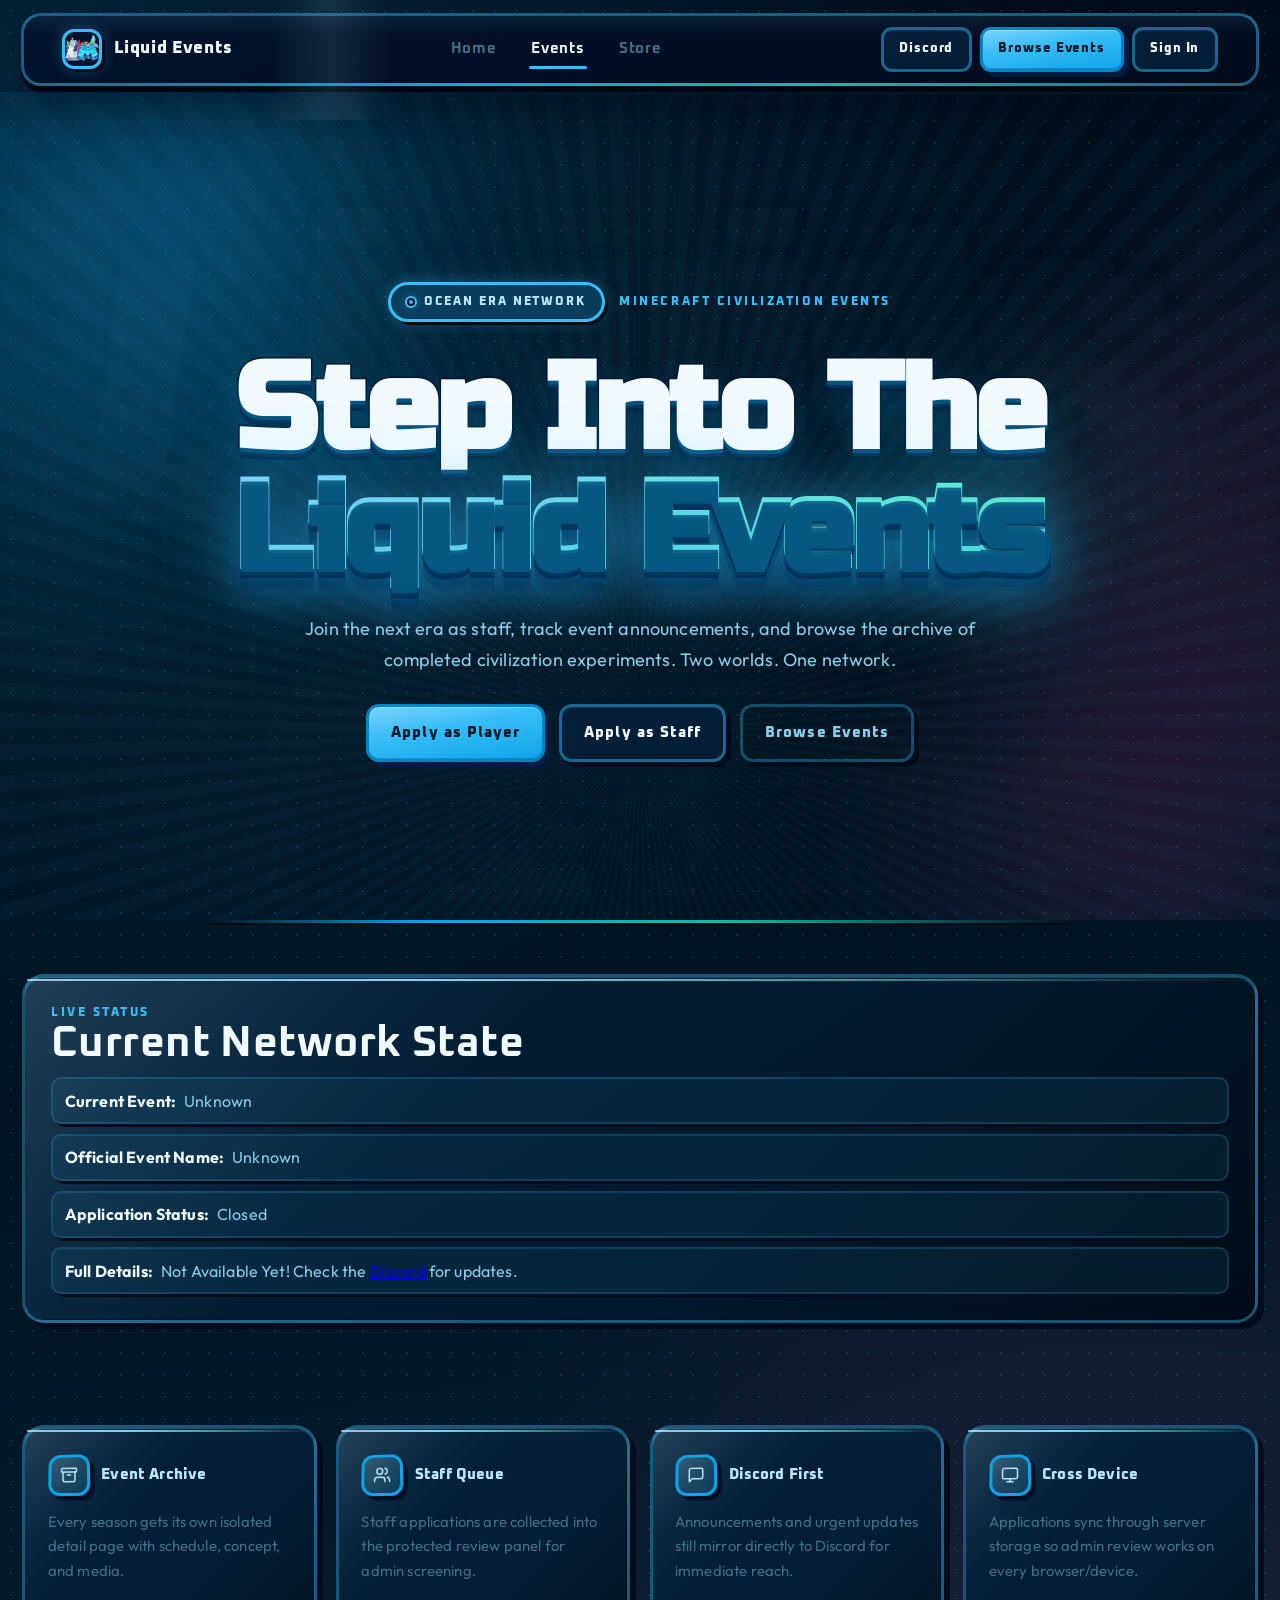
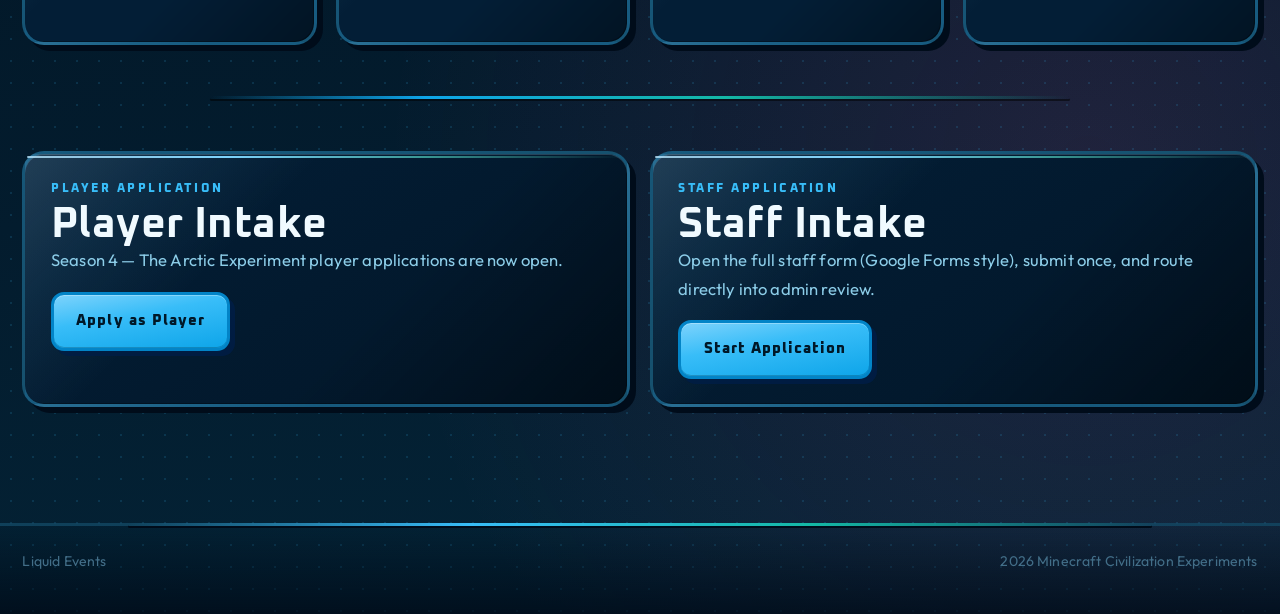
==== commit dab5b1d8: "Update index.html to change active arctic event to inactive/Unknown" ====
--- a/index.html
+++ b/index.html
@@ -10,7 +10,7 @@
   <link rel="preconnect" href="https://fonts.googleapis.com">
   <link rel="preconnect" href="https://fonts.gstatic.com" crossorigin>
   <link href="https://fonts.googleapis.com/css2?family=Outfit:wght@400;500;600;700&family=Oxanium:wght@500;600;700&family=Russo+One&display=swap" rel="stylesheet">
-  <link rel="stylesheet" href="styles.css?v=20260904a">
+  <link rel="stylesheet" href="styles.css?v=20260912a">
 </head>
 <body data-route-page="/index.html">
   <div class="ambient ambient-1"></div>
@@ -84,10 +84,10 @@
         <p class="eyebrow">Live Status</p>
         <h2>Current Network State</h2>
         <div class="status-list">
-          <div><strong>Current Event:</strong><span>Now</span></div>
-          <div><strong>Official Event Name:</strong><span>Arctic Event</span></div>
-          <div><strong>Application Status:</strong><span>Open</span></div>
-          <div><strong>Full Details:</strong><span>Events page + event detail pages</span></div>
+          <div><strong>Current Event:</strong><span>Unknown</span></div>
+          <div><strong>Official Event Name:</strong><span>Unknown</span></div>
+          <div><strong>Application Status:</strong><span>Closed</span></div>
+          <div><strong>Full Details:</strong><span>Not Available Yet! Check the <a href="https://discord.gg/liquidmc" target="_blank" rel="noopener noreferrer">Discord</a> for updates.</span></div>
         </div>
       </article>
     </section>
--- a/styles.css
+++ b/styles.css
@@ -1280,6 +1280,13 @@
 }
 
 .question-note { margin: .56rem 0 0; color: var(--text-main); font-size: .86rem; }
+.question-warning {
+  margin: .1rem 0 .4rem;
+  color: #FF6B6B;
+  font-size: .86rem;
+  font-weight: 800;
+  letter-spacing: .01em;
+}
 
 /* Clickable text inside application forms inherits the surrounding text color
    (instead of the browser default link/visited purple) and is marked by
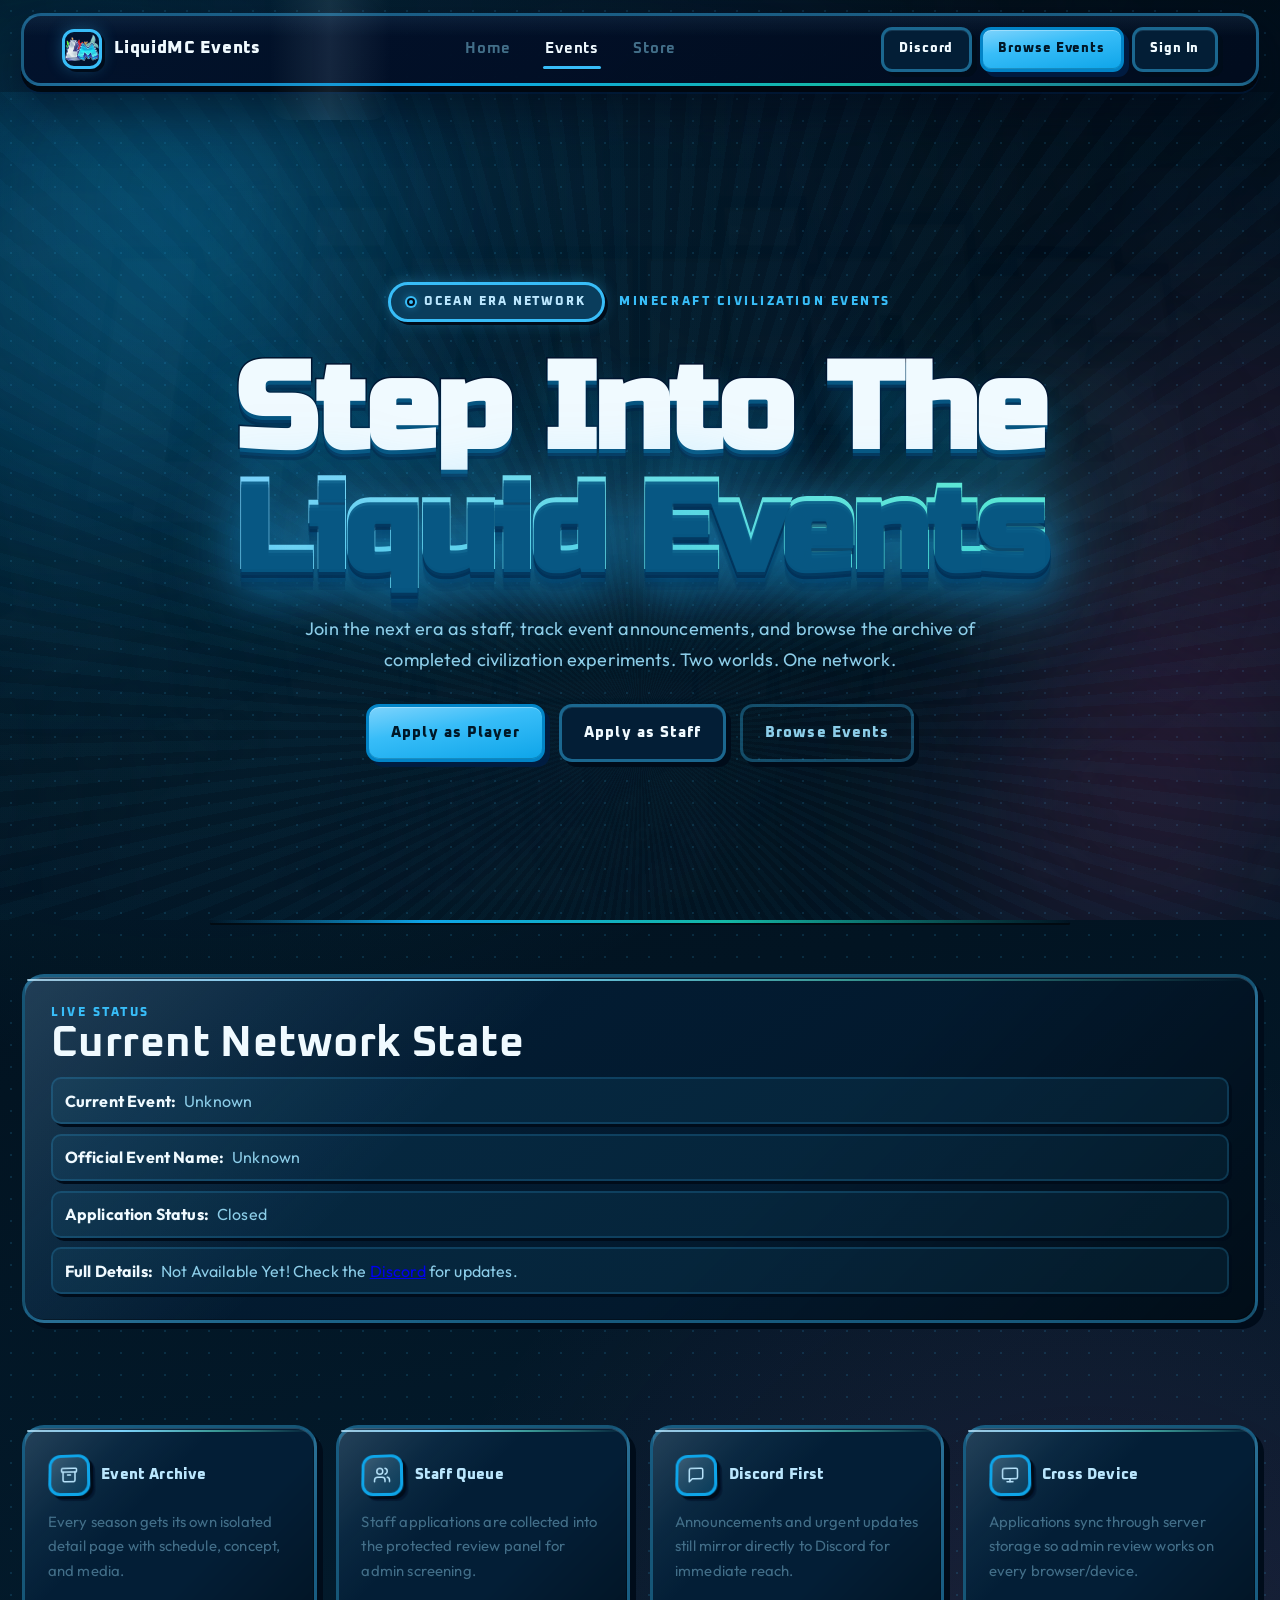
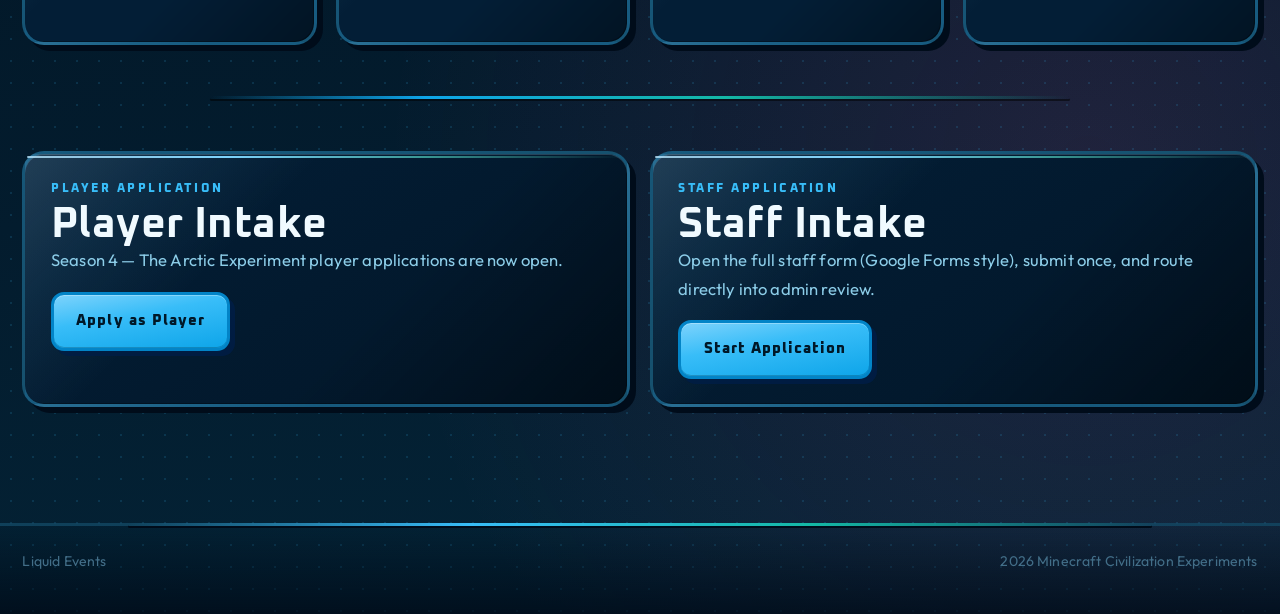
==== commit 76024e9f: "Change branding Liquid Events to LiquidMC Events" ====
--- a/index.html
+++ b/index.html
@@ -4,7 +4,7 @@
   <meta charset="UTF-8">
   <link rel="icon" type="image/png" href="liquidicon.png">
   <meta name="viewport" content="width=device-width, initial-scale=1.0">
-  <title>Liquid Events | Home</title>
+  <title>LiquidMC Events | Home</title>
   <meta name="description" content="Apply for staff, check player application status, and browse past and upcoming Liquid Events.">
   <script>document.documentElement.classList.add('js');</script>
   <link rel="preconnect" href="https://fonts.googleapis.com">
@@ -20,7 +20,7 @@
     <div class="container topbar-inner">
       <a class="brand" href="/#home">
         <img src="liquidicon.png" alt="Liquid Events logo">
-        <span>Liquid Events</span>
+        <span>LiquidMC Events</span>
       </a>
       <nav class="nav">
         <a href="https://www.liquidmc.net">Home</a>
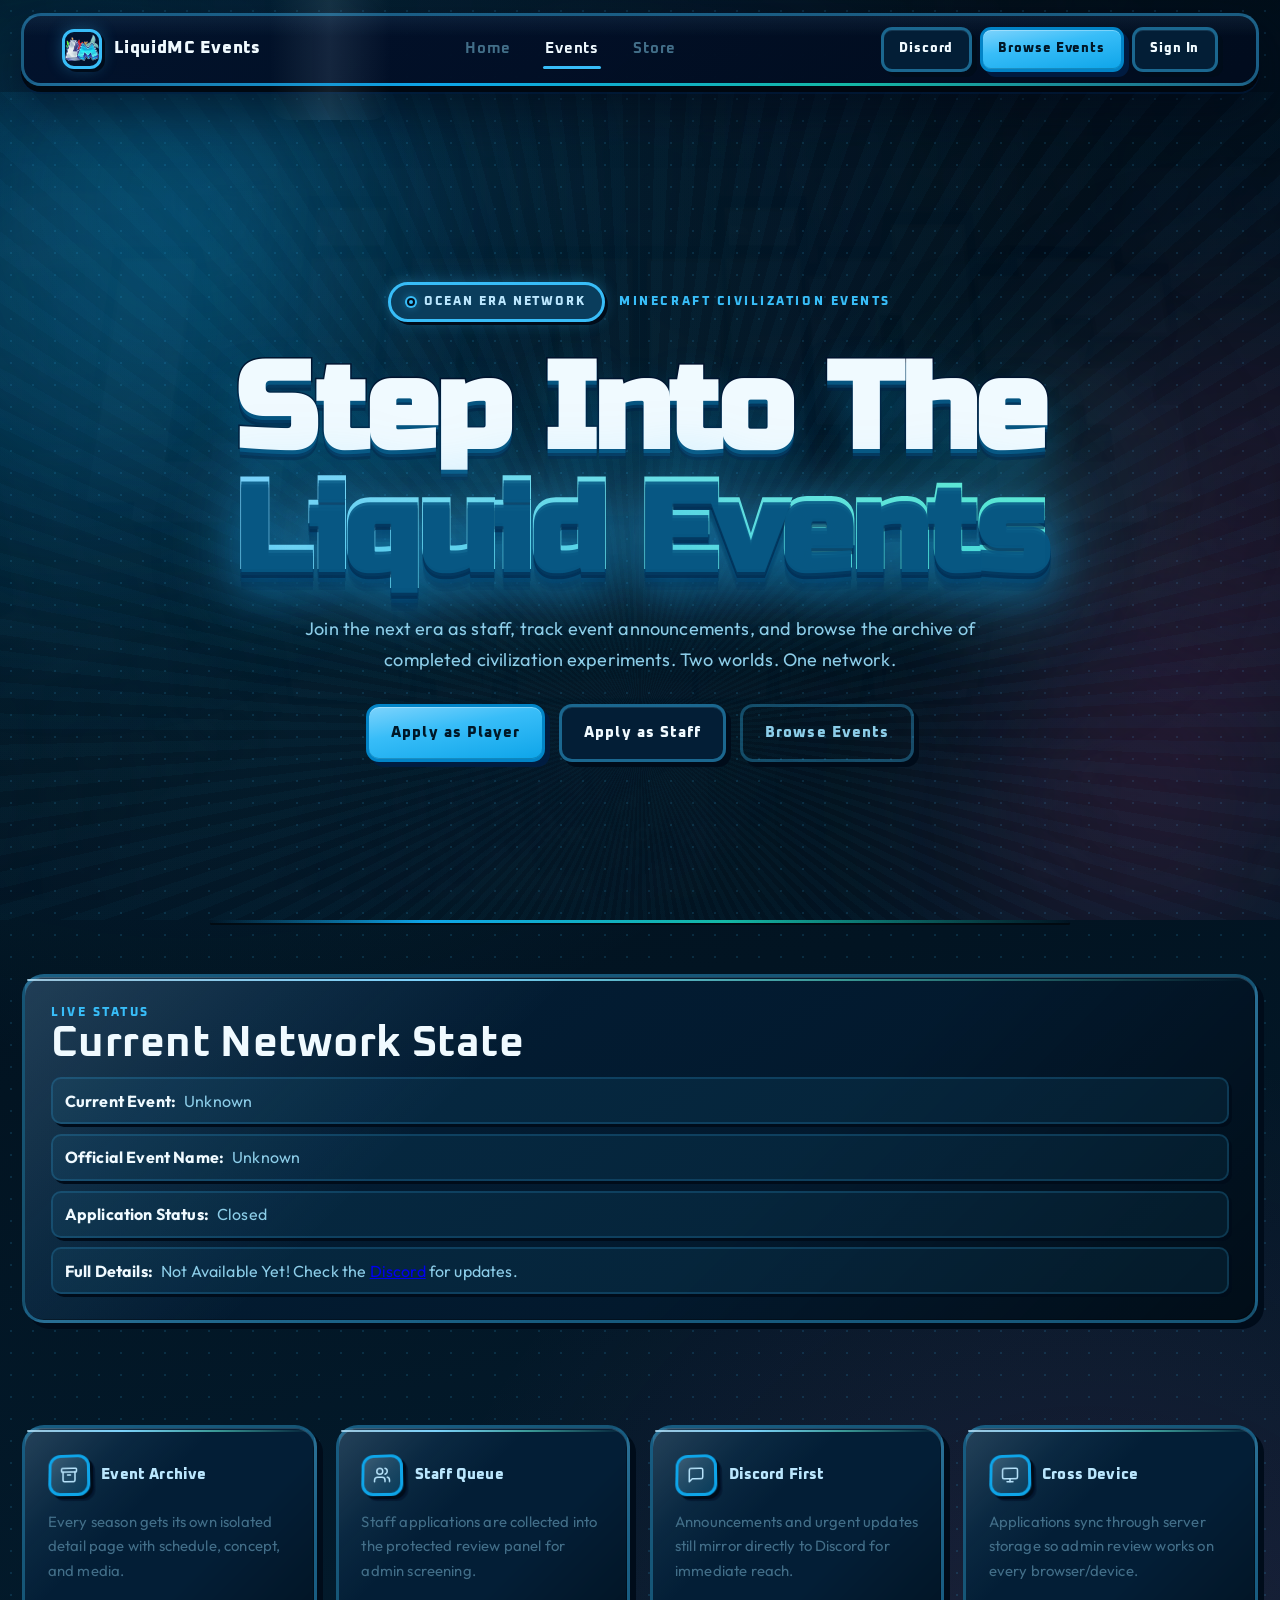
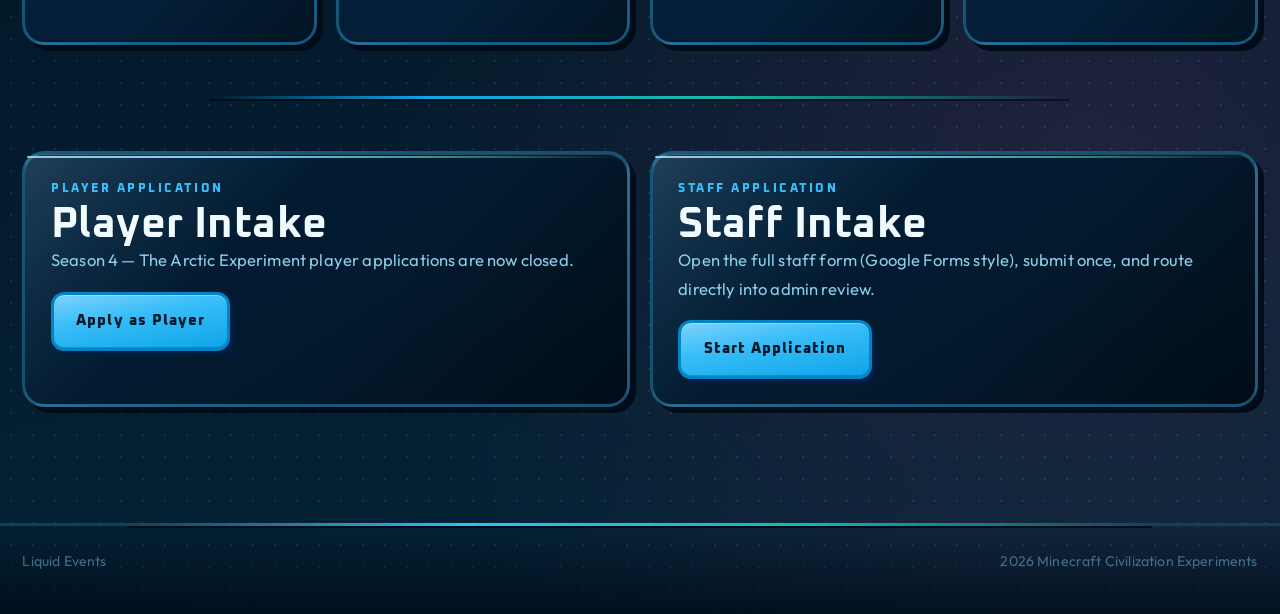
==== commit 18bf91b2: "Update player application status to closed" ====
--- a/index.html
+++ b/index.html
@@ -142,7 +142,7 @@
       <article class="glass app-card">
         <p class="eyebrow">Player Application</p>
         <h2>Player Intake</h2>
-        <p class="hero-text">Season 4 — The Arctic Experiment player applications are now open.</p>
+        <p class="hero-text">Season 4 — The Arctic Experiment player applications are now closed.</p>
         <a class="btn btn-primary" href="/#player" data-transition>Apply as Player</a>
       </article>
 
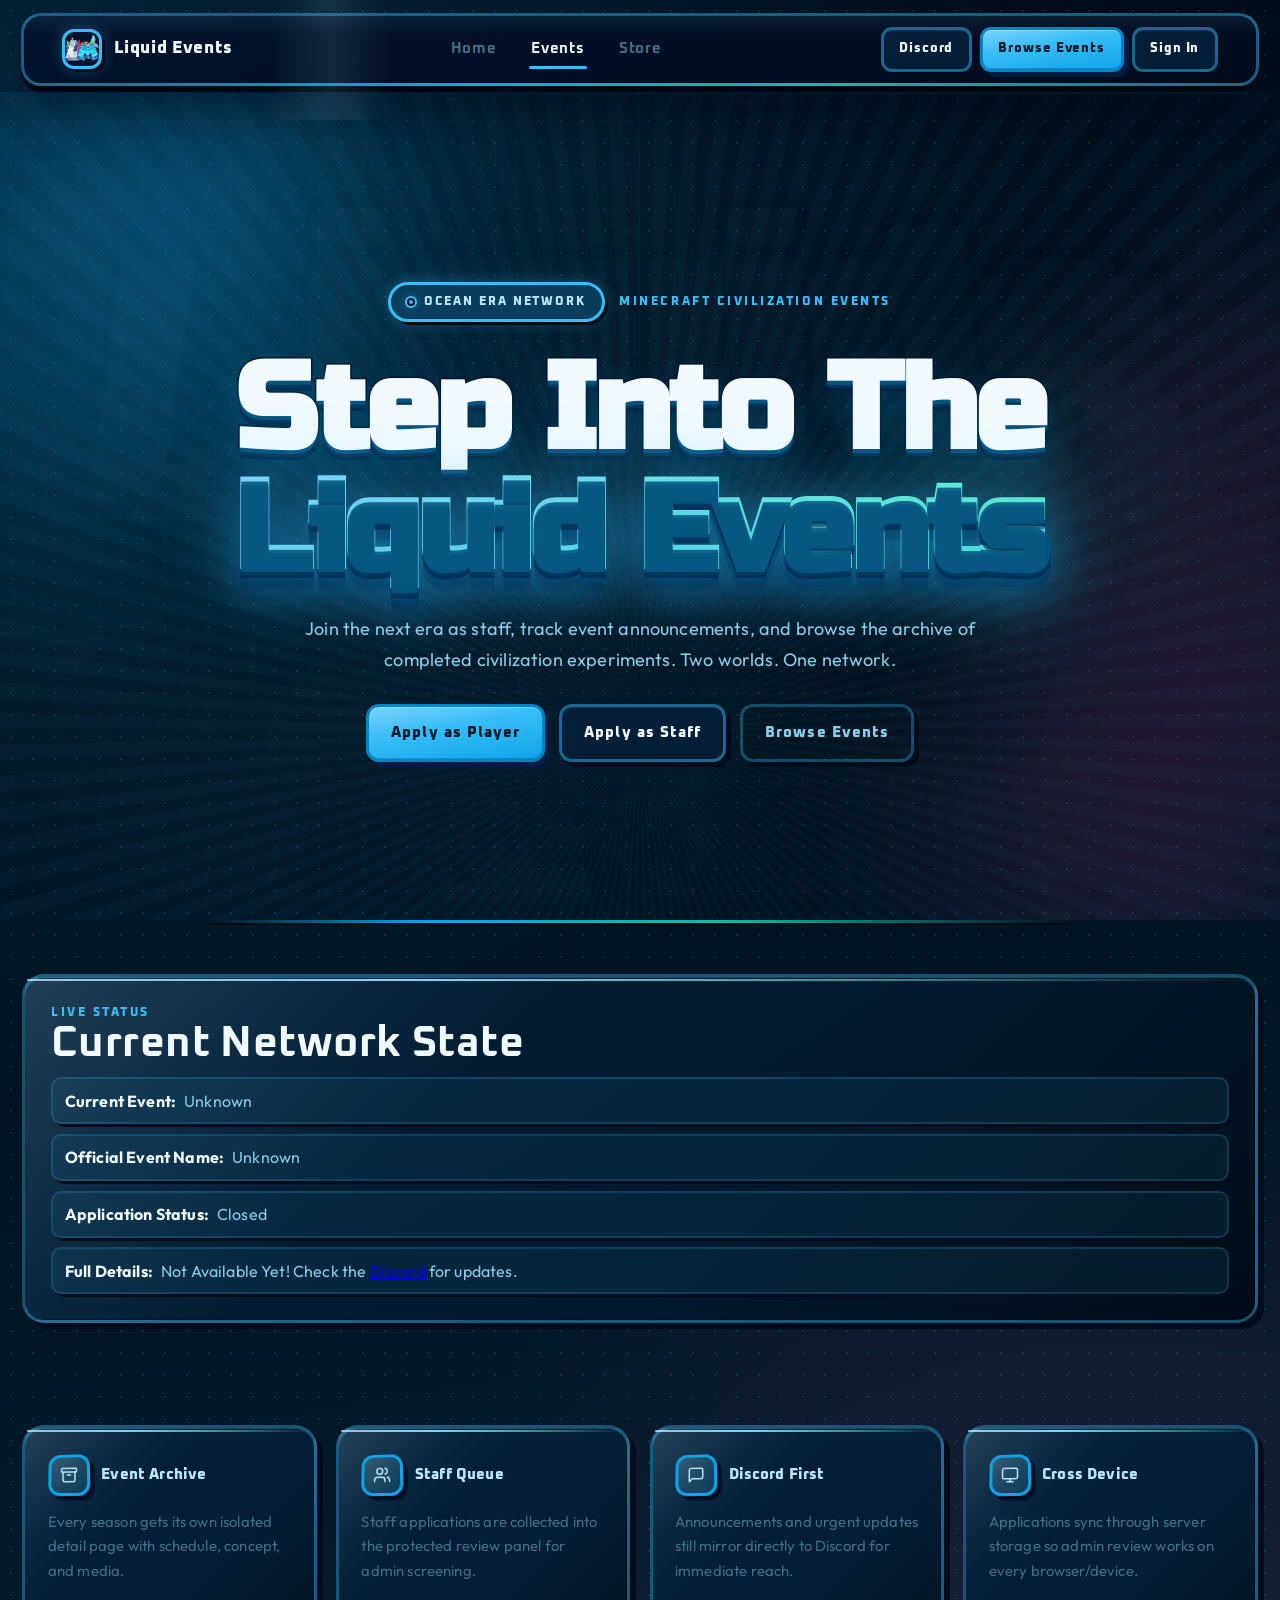
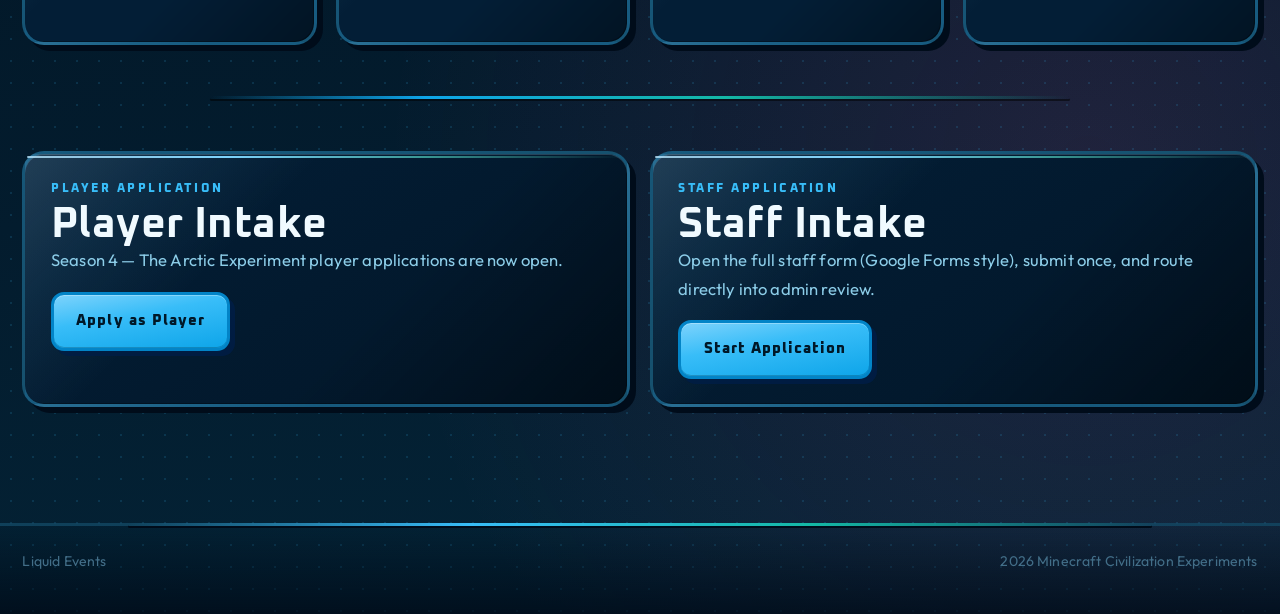
==== commit 495e1848: "Big patch of changes adding discord bot integration with specific panels" ====
--- a/index.html
+++ b/index.html
@@ -4,7 +4,7 @@
   <meta charset="UTF-8">
   <link rel="icon" type="image/png" href="liquidicon.png">
   <meta name="viewport" content="width=device-width, initial-scale=1.0">
-  <title>LiquidMC Events | Home</title>
+  <title>Liquid Events | Home</title>
   <meta name="description" content="Apply for staff, check player application status, and browse past and upcoming Liquid Events.">
   <script>document.documentElement.classList.add('js');</script>
   <link rel="preconnect" href="https://fonts.googleapis.com">
@@ -20,7 +20,7 @@
     <div class="container topbar-inner">
       <a class="brand" href="/#home">
         <img src="liquidicon.png" alt="Liquid Events logo">
-        <span>LiquidMC Events</span>
+        <span>Liquid Events</span>
       </a>
       <nav class="nav">
         <a href="https://www.liquidmc.net">Home</a>
@@ -142,7 +142,7 @@
       <article class="glass app-card">
         <p class="eyebrow">Player Application</p>
         <h2>Player Intake</h2>
-        <p class="hero-text">Season 4 — The Arctic Experiment player applications are now closed.</p>
+        <p class="hero-text">Season 4 — The Arctic Experiment player applications are now open.</p>
         <a class="btn btn-primary" href="/#player" data-transition>Apply as Player</a>
       </article>
 
@@ -163,7 +163,7 @@
     </div>
   </footer>
 
-  <script src="site.js?v=20260912a"></script>
+  <script src="site.js?v=20261029a"></script>
   <script>
     (function(){
       function applyTilt(el){
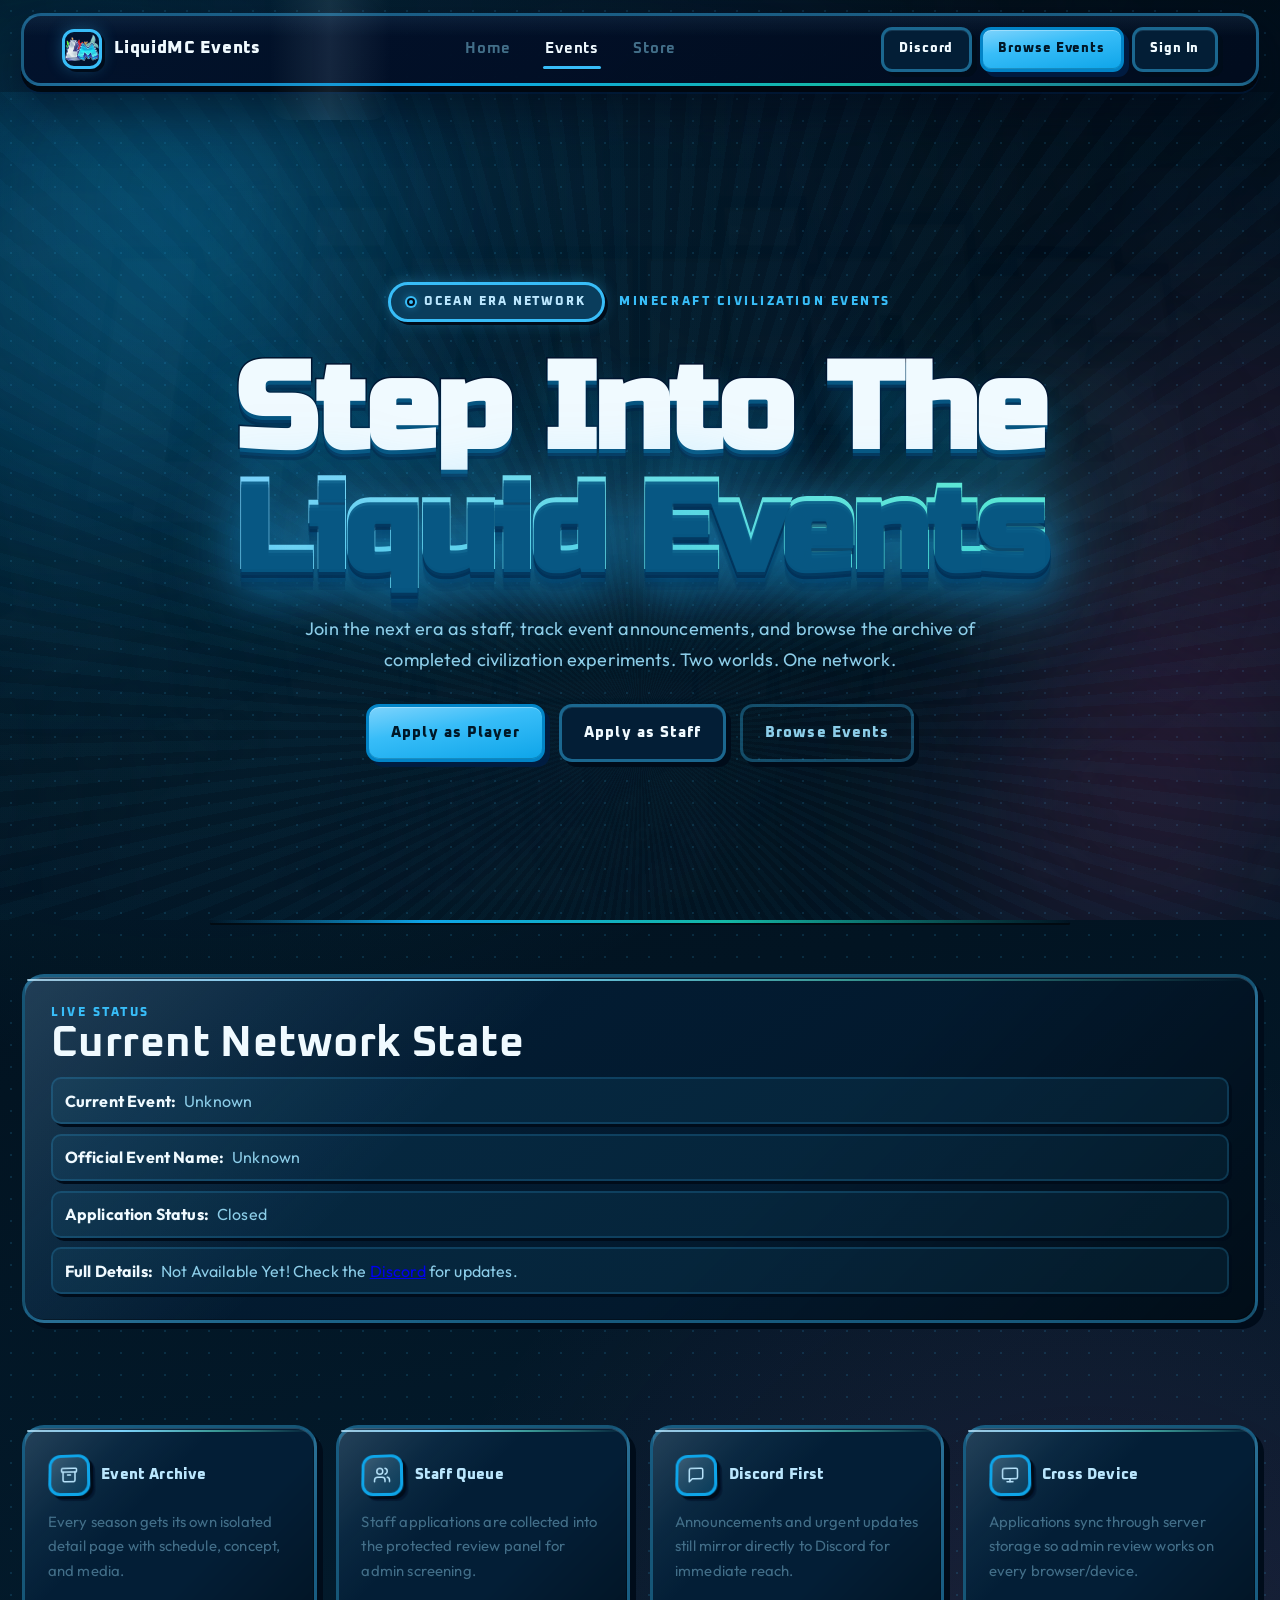
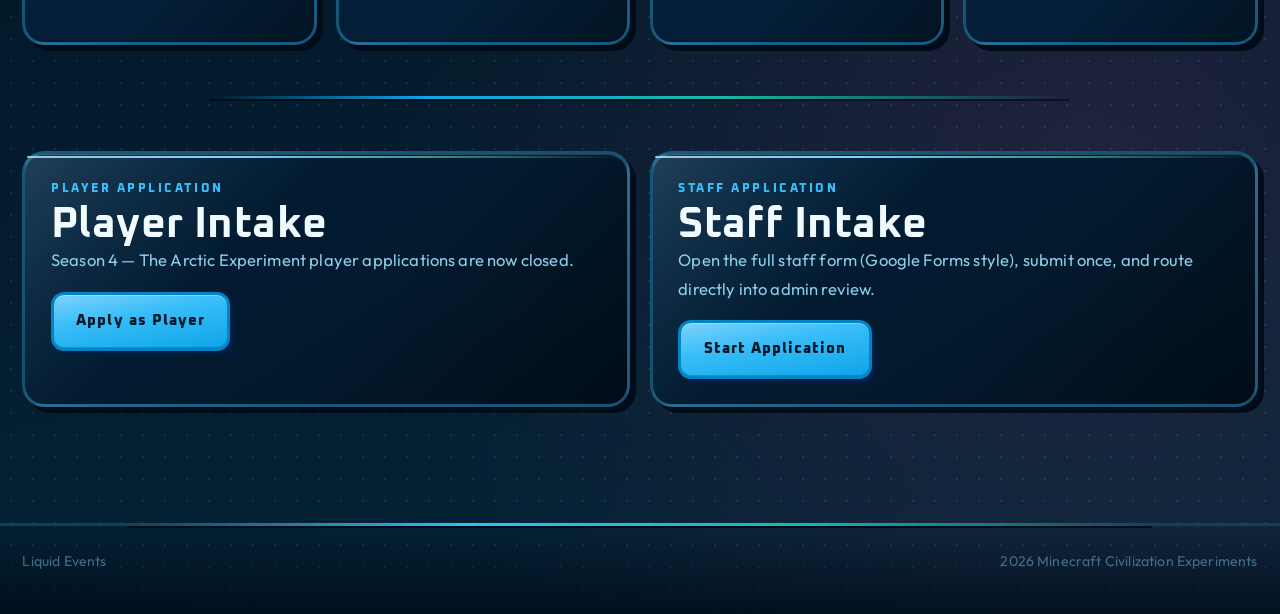
==== commit c147c93b: "some small text fixes" ====
--- a/index.html
+++ b/index.html
@@ -4,7 +4,7 @@
   <meta charset="UTF-8">
   <link rel="icon" type="image/png" href="liquidicon.png">
   <meta name="viewport" content="width=device-width, initial-scale=1.0">
-  <title>Liquid Events | Home</title>
+  <title>LiquidMC Events | Home</title>
   <meta name="description" content="Apply for staff, check player application status, and browse past and upcoming Liquid Events.">
   <script>document.documentElement.classList.add('js');</script>
   <link rel="preconnect" href="https://fonts.googleapis.com">
@@ -19,8 +19,8 @@
   <header class="topbar">
     <div class="container topbar-inner">
       <a class="brand" href="/#home">
-        <img src="liquidicon.png" alt="Liquid Events logo">
-        <span>Liquid Events</span>
+        <img src="liquidicon.png" alt="LiquidMC Events logo">
+        <span>LiquidMC Events</span>
       </a>
       <nav class="nav">
         <a href="https://www.liquidmc.net">Home</a>
@@ -142,7 +142,7 @@
       <article class="glass app-card">
         <p class="eyebrow">Player Application</p>
         <h2>Player Intake</h2>
-        <p class="hero-text">Season 4 — The Arctic Experiment player applications are now open.</p>
+        <p class="hero-text">Season 4 — The Arctic Experiment player applications are now closed.</p>
         <a class="btn btn-primary" href="/#player" data-transition>Apply as Player</a>
       </article>
 
